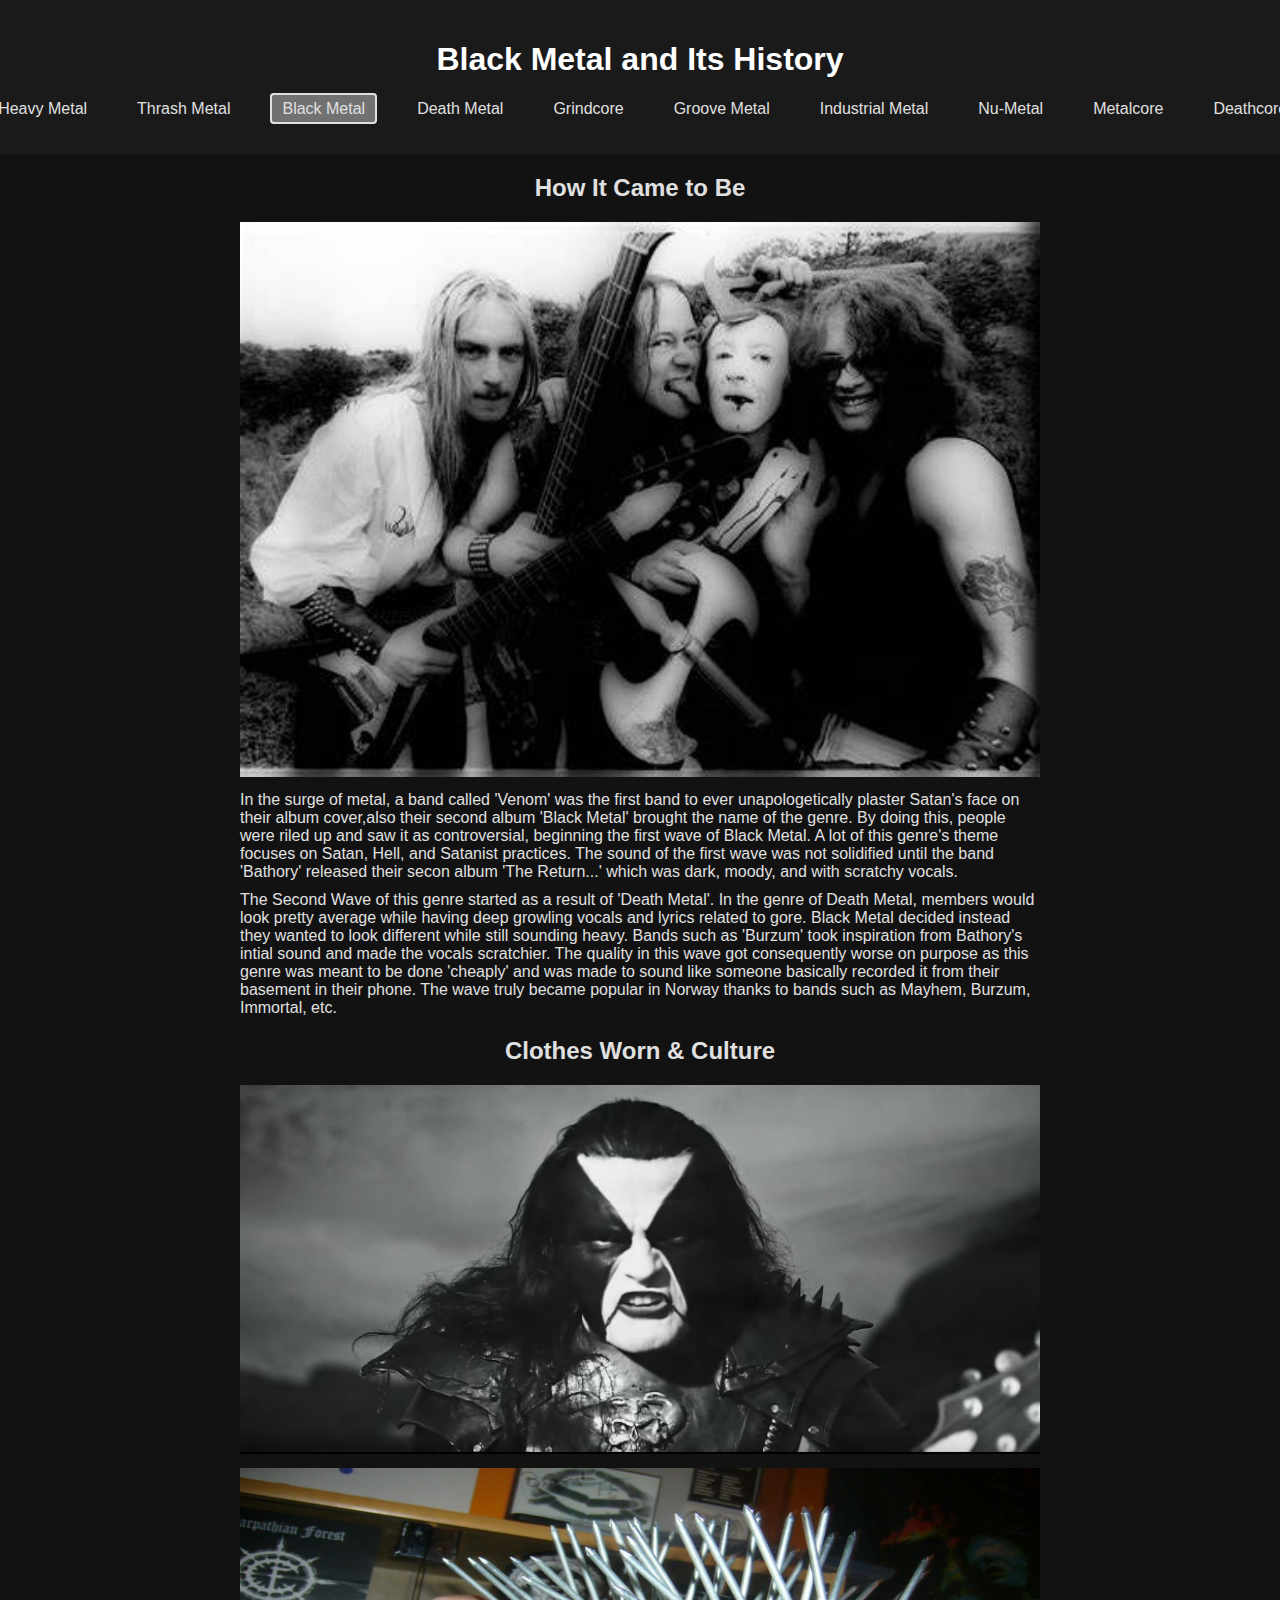
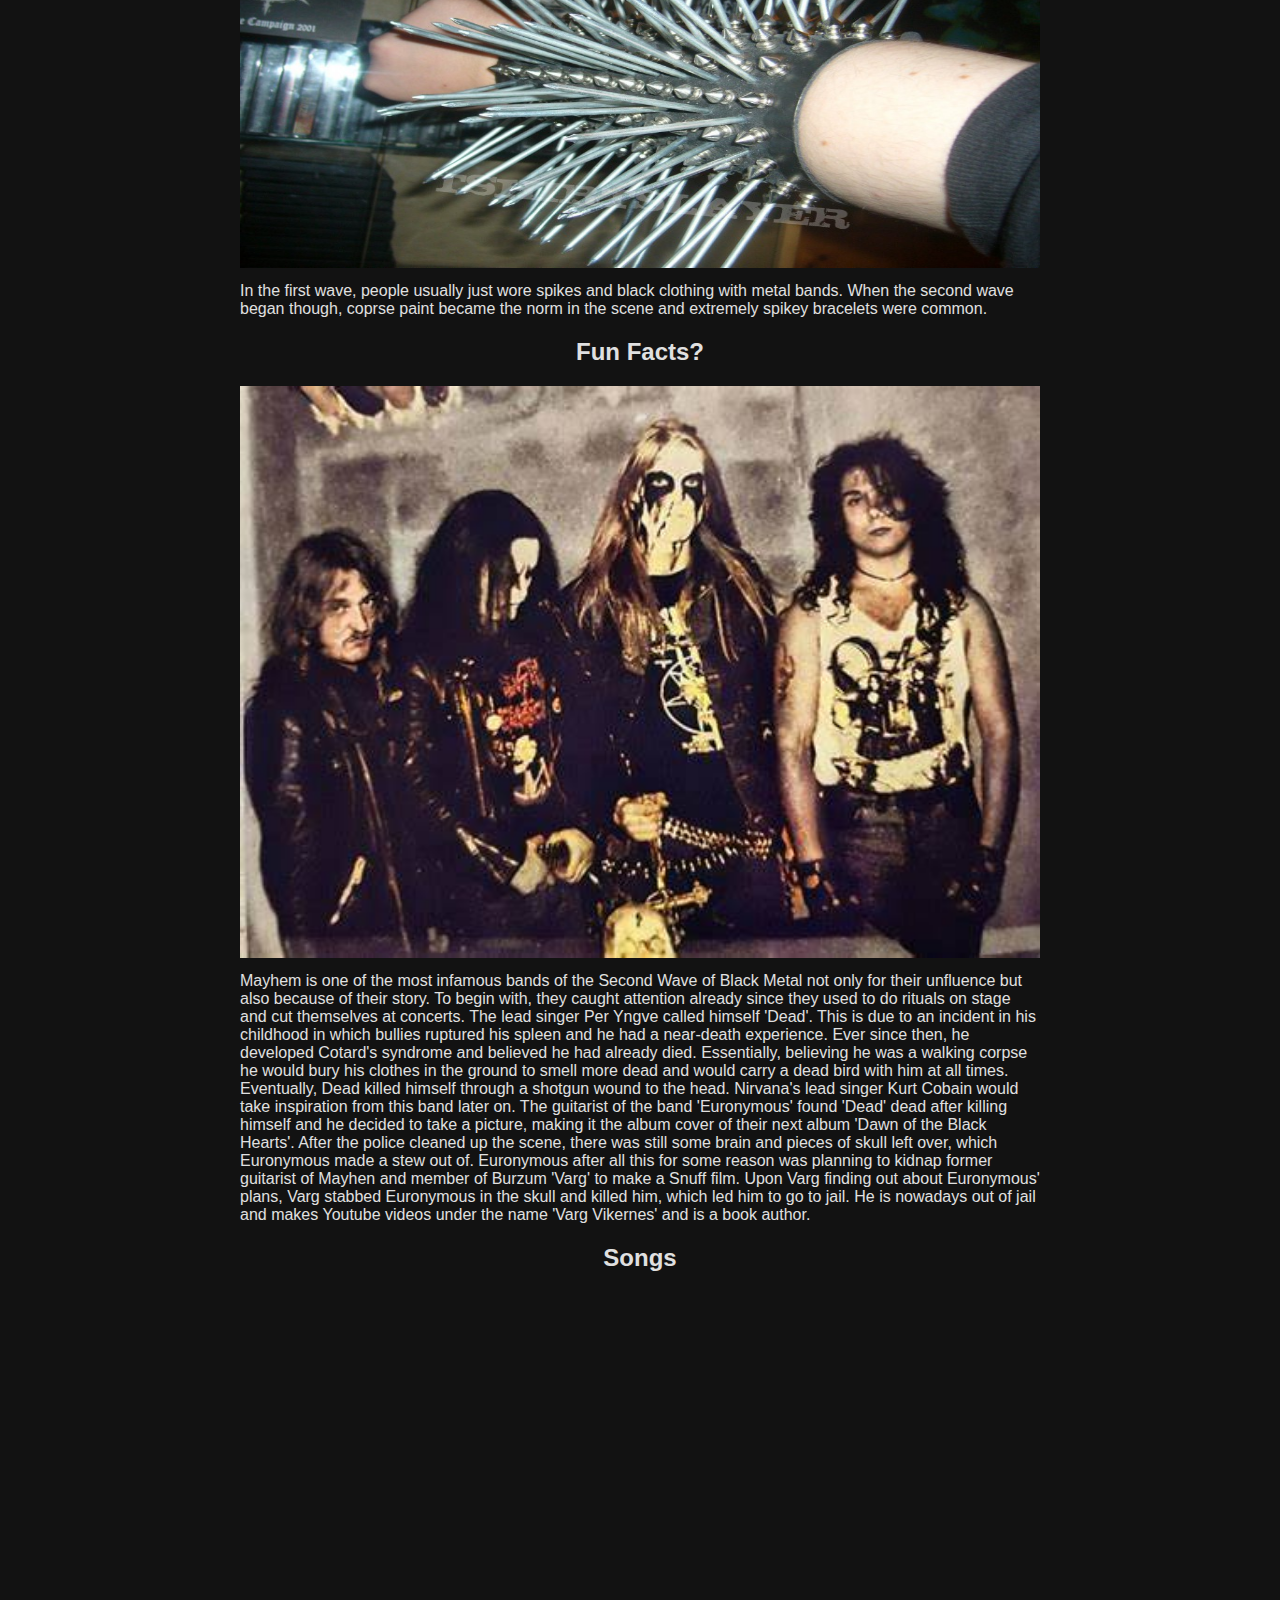
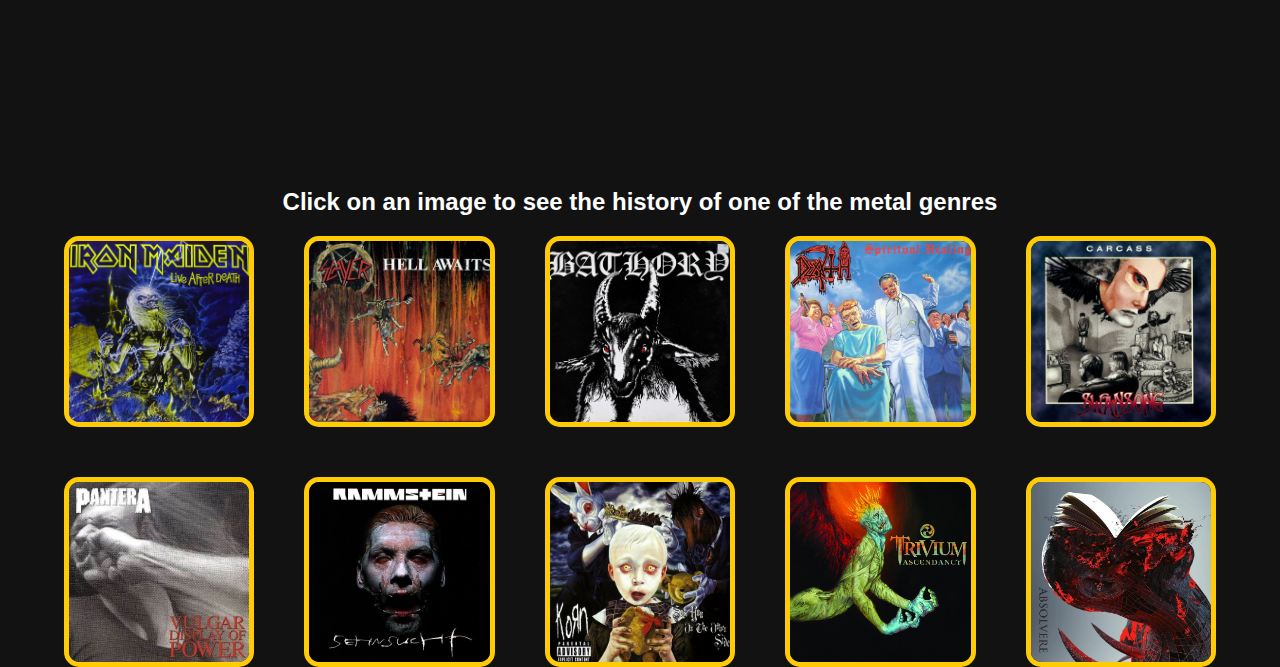
==== black_metal.html @ 81d2cfa8 "Add files via upload" ====
<!DOCTYPE html>
<html lang="en">
<head>
    <meta charset="UTF-8">
    <meta name="viewport" content="width=device-width, initial-scale=1.0">
    <title>Document</title>
    <link rel="stylesheet" href="css/style.css">
    <title>Final Project SI539</title>
</head>
<body>
<header>
    <a  href = "#main" class="skip-link">Skip to Main Content</a>
    <h1>Black Metal and Its History</h1>
    <nav>
        <ul>
            <li><a href = "index.html" >Home</a></li>
            <li><a href = "heavy_metal.html" >Heavy Metal</a></li>
            <li><a href = "thrash_metal.html" >Thrash Metal</a></li>
            <li><a href = "black_metal.html" class="active">Black Metal</a></li>
            <li><a href = "death_metal.html" >Death Metal</a></li>
            <li><a href = "grindcore.html" >Grindcore</a></li>
            <li><a href = "groove_metal.html" >Groove Metal</a></li>
            <li><a href = "industrial_metal.html" >Industrial Metal</a></li>
            <li><a href = "nu_metal.html" >Nu-Metal</a></li>
            <li><a href = "metalcore.html" >Metalcore</a></li>
            <li><a href = "deathcore.html" >Deathcore</a></li>
            <li><a href="extra.html">Extra</a></li>
        </ul>
</header>
<section class="how-it-came-to-be-bm">
    <h2>How It Came to Be</h2>
    <div class="bm_pic">
    <img src="images/venom-band.jpeg" alt="Band 'Venom' pose for a picture.">
</div>
    <p>In the surge of metal, a band called 'Venom' was the first band to ever unapologetically plaster Satan's face on their album cover,also their second album 'Black Metal' brought the name of the genre. By doing this, people were riled up and saw it as controversial, beginning the first wave of Black Metal. A lot of this genre's theme focuses on Satan, Hell, and Satanist practices. The sound of the first wave was not solidified until the band 'Bathory' released their secon album 'The Return...' which was dark, moody, and with scratchy vocals.</p>
    <p>The Second Wave of this genre started as a result of 'Death Metal'. In the genre of Death Metal, members would look pretty average while having deep growling vocals and lyrics related to gore. Black Metal decided instead they wanted to look different while still sounding heavy. Bands such as 'Burzum' took inspiration from Bathory's intial sound and made the vocals scratchier. The quality in this wave got consequently worse on purpose as this genre was meant to be done 'cheaply' and was made to sound like someone basically recorded it from their basement in their phone. The wave truly became popular in Norway thanks to bands such as Mayhem, Burzum, Immortal, etc.</p>
    <p></p>
</section>

<section class="clothes-culture-bm">
    <h2>Clothes Worn & Culture</h2>
    <div class="bm_pic2">
    <img src="images/corpse-paint.png" alt="Member of band 'Abbath' wears corpse paint.">
    </div>
    <div class="bm_pic3">
    <img src="images/spikes-bm.jpg" alt="Spikey bracelet common in black metal bands and fans.">
</div>
    <p>In the first wave, people usually just wore spikes and black clothing with metal bands. When the second wave began though, coprse paint became the norm in the scene and extremely spikey bracelets were common.</p>
</section>

<section class="fun-facts-bm">
    <h2>Fun Facts?</h2>
    <div class="bm_pic">
    <img src="images/mayhem.jpeg" alt="Mayhem band members pose for a picture.">
</div>
    <p>Mayhem is one of the most infamous bands of the Second Wave of Black Metal not only for their unfluence but also because of their story. To begin with, they caught attention already since they used to do rituals on stage and cut themselves at concerts. The lead singer Per Yngve called himself 'Dead'. This is due to an incident in his childhood in which bullies ruptured his spleen and he had a near-death experience. Ever since then, he developed Cotard's syndrome and believed he had already died. Essentially, believing he was a walking corpse he would bury his clothes in the ground to smell more dead and would carry a dead bird with him at all times. Eventually, Dead killed himself through a shotgun wound to the head. Nirvana's lead singer Kurt Cobain would take inspiration from this band later on. The guitarist of the band 'Euronymous' found 'Dead' dead after killing himself and he decided to take a picture, making it the album cover of their next album 'Dawn of the Black Hearts'. After the police cleaned up the scene, there was still some brain and pieces of skull left over, which Euronymous made a stew out of. Euronymous after all this for some reason was planning to kidnap former guitarist of Mayhen and member of Burzum 'Varg' to make a Snuff film. Upon Varg finding out about Euronymous' plans, Varg stabbed Euronymous in the skull and killed him, which led him to go to jail. He is nowadays out of jail and makes Youtube videos under the name 'Varg Vikernes' and is a book author.</p>
</section>
<section>
    <h2>Songs</h2>
    <div class="embeds">
    <iframe style="border-radius:12px" src="https://open.spotify.com/embed/track/4JynkH6Oa9cJ0zUTzYA2UP?utm_source=generator" width="100%" height="152" frameBorder="0" allowfullscreen="" allow="autoplay; clipboard-write; encrypted-media; fullscreen; picture-in-picture" loading="lazy"></iframe>
    <iframe style="border-radius:12px" src="https://open.spotify.com/embed/track/4AP3a7eEOlz5sTJiWnv2C6?utm_source=generator" width="100%" height="152" frameBorder="0" allowfullscreen="" allow="autoplay; clipboard-write; encrypted-media; fullscreen; picture-in-picture" loading="lazy"></iframe>
    <iframe style="border-radius:12px" src="https://open.spotify.com/embed/track/5v3TSHYm8BzbON2u6QBEG7?utm_source=generator" width="100%" height="152" frameBorder="0" allowfullscreen="" allow="autoplay; clipboard-write; encrypted-media; fullscreen; picture-in-picture" loading="lazy"></iframe>
    <iframe style="border-radius:12px" src="https://open.spotify.com/embed/track/0VZAhuEaRQbBUOpYJU9I0Y?utm_source=generator" width="100%" height="152" frameBorder="0" allowfullscreen="" allow="autoplay; clipboard-write; encrypted-media; fullscreen; picture-in-picture" loading="lazy"></iframe>
    <iframe style="border-radius:12px" src="https://open.spotify.com/embed/track/3867OELXCNpXgtLMPRRlNd?utm_source=generator" width="100%" height="152" frameBorder="0" allowfullscreen="" allow="autoplay; clipboard-write; encrypted-media; fullscreen; picture-in-picture" loading="lazy"></iframe>
    <iframe style="border-radius:12px" src="https://open.spotify.com/embed/track/1nLF4GpaJe54kjjBVxIBRS?utm_source=generator" width="100%" height="152" frameBorder="0" allowfullscreen="" allow="autoplay; clipboard-write; encrypted-media; fullscreen; picture-in-picture" loading="lazy"></iframe>
</div>
</section>
    <script> src="myscript.js"</script>
    <main id="main">
        <h2 class="gallery-heading">Click on an image to see the history of one of the metal genres</h2>
        <div class="gallery">
        <!--Taken from GeeksForGeeks Website to turn image into a link-->
        <a href="heavy_metal.html" class="image-link">
            <img src="images/heavy_metal.jpg" alt="album cover of Iron Maiden's 'Live After Death' album.">
        </a>
        <a href="thrash_metal.html" class="image-link">
            <img src="images/thrash_metal.jpeg" alt="album cover of Slayer's 'Hell Awaits' album.">
        </a>
        <a href="black_metal.html" class="image-link">
            <img src="images/black_metal.jpg" alt="album cover of Bathory's 'Bathory' album.">
        </a>
        <a href="death_metal.html" class="image-link">
            <img src="images/death_metal.jpg" alt="album cover of Death's 'Spiritual Healing' album.">
        </a>
        <a href="grindcore.html" class="image-link">
            <img src="images/grindcore.jpg" alt="album cover of Iron Carcass' 'Swansong' album.">
        </a>
        <a href="groove_metal.html" class="image-link">
            <img src="images/groove_metal.jpeg" alt="album cover of Pantera's 'Vulgar Display of Power' album.">
        </a>
        <a href="industrial_metal.html" class="image-link">
            <img src="images/industrial_metal.jpg" alt="album cover of Rammstein's 'Sehnsucht' album.">
        </a>
        <a href="nu_metal.html" class="image-link">
            <img src="images/nu_metal.jpg" alt="album cover of Korn's 'You on The Other Side' album.">
        </a>
        <a href="metalcore.html" class="image-link">
            <img src="images/metalcore.jpg" alt="album cover of Trivium's 'Ascendancy' album.">
        </a>
        <a href="deathcore.html" class="image-link">
            <img src="images/deathcore.jpg" alt="album cover of Signs of the Swarm's 'Absolvere' album.">
        </a>
    </main>
</body>
</html>
---- css/style.css ----
body {
    margin: 0;
    font-family: Arial, sans-serif;
    background-color: #121212; /* Dark background */
    color: #e0e0e0; /* Light text color */
    justify-content: center;
    align-items: center;
    min-height: 100vh;
}

header {
    background-color: #1a1a1a; /* Dark gray header */
    color: #ffffff;
    text-align: center;
    padding: 20px;
}

nav ul {
    list-style: none;
    padding: 0;
    display: flex;
    justify-content: center;
    align-items: stretch;
    white-space: nowrap;
}

nav ul li {
    display: inline;
    margin: 0 15px;
}

nav ul li a {
    color: #e0e0e0; /* Light text color */
    text-decoration: none;
    padding: 5px 10px; 
}

nav ul li a:hover {
    text-decoration: underline; /* Rammstein-style red for hover effect */
}

nav ul li a.active {
    border: 2px solid #e0e0e0; /* Light border to indicate active page */
    padding: 5px 10px;
    border-radius: 4px; /* Slightly rounded corners */
}

img {
    width: 100%;
    height: auto;
}

.scroll-down {
    display: block;
    text-align: center;
    margin-top: 20px;
    font-size: 20px;
    color: #ff0000; /* Red scroll down link */
    text-decoration: none;
}

.scroll-down:hover {
    text-decoration: underline;
}

/* Add a fade effect */
.fade {
    animation: fade 1.5s;
}

@keyframes fade {
    from { opacity: 0.4; }
    to { opacity: 1; }
}

.skip-link {
    position: absolute;
    left: -9999px; /* this along with position hide the skip to main*/
    top: 0; /**/
}

.skip-link:focus {
    left: 10px; /**/
    top: 10px; /* this along with left makes skip to main show up when focused*//**/ 
    background-color: #e0e0e0;
    color: black; /**/
    padding: 10px; /**/
    z-index: 1000; /**/
    border: 2px solid white;/**/ 
}

.gallery {
    display: grid;
    grid-template-columns: repeat(5, 1fr);
    width: 90vw;
    margin: 0 auto;
    gap: 50px;
}

.image-link {
    display: block;
    overflow: hidden;
    border-radius: 8px;
    aspect-ratio: 1 / 1; /* Force each cell to be a square */
    transition: transform 0.3s ease;
    border: 5px solid #ffcb05; /* Yellow border with a width of 5px */
    border-radius: 15px;
}

.image-link img {
    width: 100%;
    height: 100%;
    object-fit: cover; /* Ensure image fills the square without distortion */
    transition: transform 0.3s ease;
}

.image-link:hover img {
    transform: scale(1.1); /* Image enlarges on hover */
}

.gallery-heading {
    text-align: center;
    font-size: 1.5em;
    color: white;
    margin-bottom: 20px;
}

.how-it-came-to-be, .clothes-culture, .fun-facts, h2 {
    text-align: center;
    margin: 20px 0;
}



/*add all p to this section*/
.how-it-came-to-be_hv p, .clothes-culture_hv p, .fun-facts_hv p,.how-it-came-to-be-tm p, 
.clothes-culture-tm p, .fun-facts-tm p, .how-it-came-to-be-bm p, .clothes-culture-bm p, 
.fun-facts-bm p, .how-it-came-to-be-dm , .clothes-culture-dm , .fun-facts-dm ,
.how-it-came-to-be-g , .clothes-culture-g , .fun-facts-g ,
.how-it-came-to-be-gm ,.clothes-culture-gm , .fun-facts-gm p,
.how-it-came-to-be-im , .clothes-culture-im , .fun-facts-im ,
.how-it-came-to-be-nm , .clothes-culture-nm , .fun-facts-nm ,
.how-it-came-to-be-m , .clothes-culture-m , .fun-facts-m ,
.how-it-came-to-be-d , .clothes-culture-d , .fun-facts-d ,
.how-it-came-to-be-e , .clothes-culture-e , .fun-facts-e , .fun-facts_hv p, .hv_imgs2, .hv_imgs3,
.thrash_pic, .vest_two, .bm_pic, .bm_pic2, .bm_pic3, .gm_pic{
    grid-column: 1 / -1; 
    max-width: 800px; 
    margin: 10px auto; 
}

.hv_imgs{
    display: grid;
    grid-template-columns: 1fr 1fr;
    gap:20px;
}

.hv_imgs img {
    width:100%;
    height: 450px;
    object-fit: cover;
}

.hv_imgs2{
    display: grid;
    grid-template-columns: 1fr 1fr;
    gap:20px;
}

.hv_imgs2 img {
    width: 100%;
    height: 600px;
    object-fit: cover;
}


.hv_imgs3, .gm_pic, .im_pic {
    display: grid;
    justify-content: center;
    justify-items: center
}

.hv_imgs3 img, .gm_pic img, .im_pic img{
    width: auto;
    height:500px;
    object-fit: cover;
}

.vest_two{
    display: grid;
    grid-template-columns: 1fr 1fr;
    gap:20px;
}

.vest_two img {
    width: 400px;
    height: 600px;
    object-fit: cover;
}

.bm_pic3 img{
    height:400px;
}

.embeds {
    display: grid;
    grid-template-columns: 1fr 1fr;
    grid-template-rows: auto auto auto;
    gap: 10px;
}

/*this is copy pasted from W3 Schools for slideshows*/
.slideshow-container {
    max-width: 1000px;
    position: relative;
    margin: auto;
  }
  
  /* Hide the images by default */
  .mySlides {
    display: none;
  }
  
  /* Next & previous buttons */
  .prev, .next {
    cursor: pointer;
    position: absolute;
    top: 50%;
    width: auto;
    margin-top: -22px;
    padding: 16px;
    color: white;
    font-weight: bold;
    font-size: 18px;
    transition: 0.6s ease;
    border-radius: 0 3px 3px 0;
    user-select: none;
  }
  
  /* Position the "next button" to the right */
  .next {
    right: 0;
    border-radius: 3px 0 0 3px;
  }
  
  /* On hover, add a black background color with a little bit see-through */
  .prev:hover, .next:hover {
    background-color: rgba(0,0,0,0.8);
  }
  
  /* Caption text */
  .text {
    color: #f2f2f2;
    font-size: 15px;
    padding: 8px 12px;
    position: absolute;
    bottom: 8px;
    width: 100%;
    text-align: center;
  }
  
  /* Number text (1/3 etc) */
  .numbertext {
    color: #f2f2f2;
    font-size: 12px;
    padding: 8px 12px;
    position: absolute;
    top: 0;
  }
  
  /* The dots/bullets/indicators */
  .dot {
    cursor: pointer;
    height: 15px;
    width: 15px;
    margin: 0 2px;
    background-color: #bbb;
    border-radius: 50%;
    display: inline-block;
    transition: background-color 0.6s ease;
  }
  
  .active, .dot:hover {
    background-color: #717171;
  }
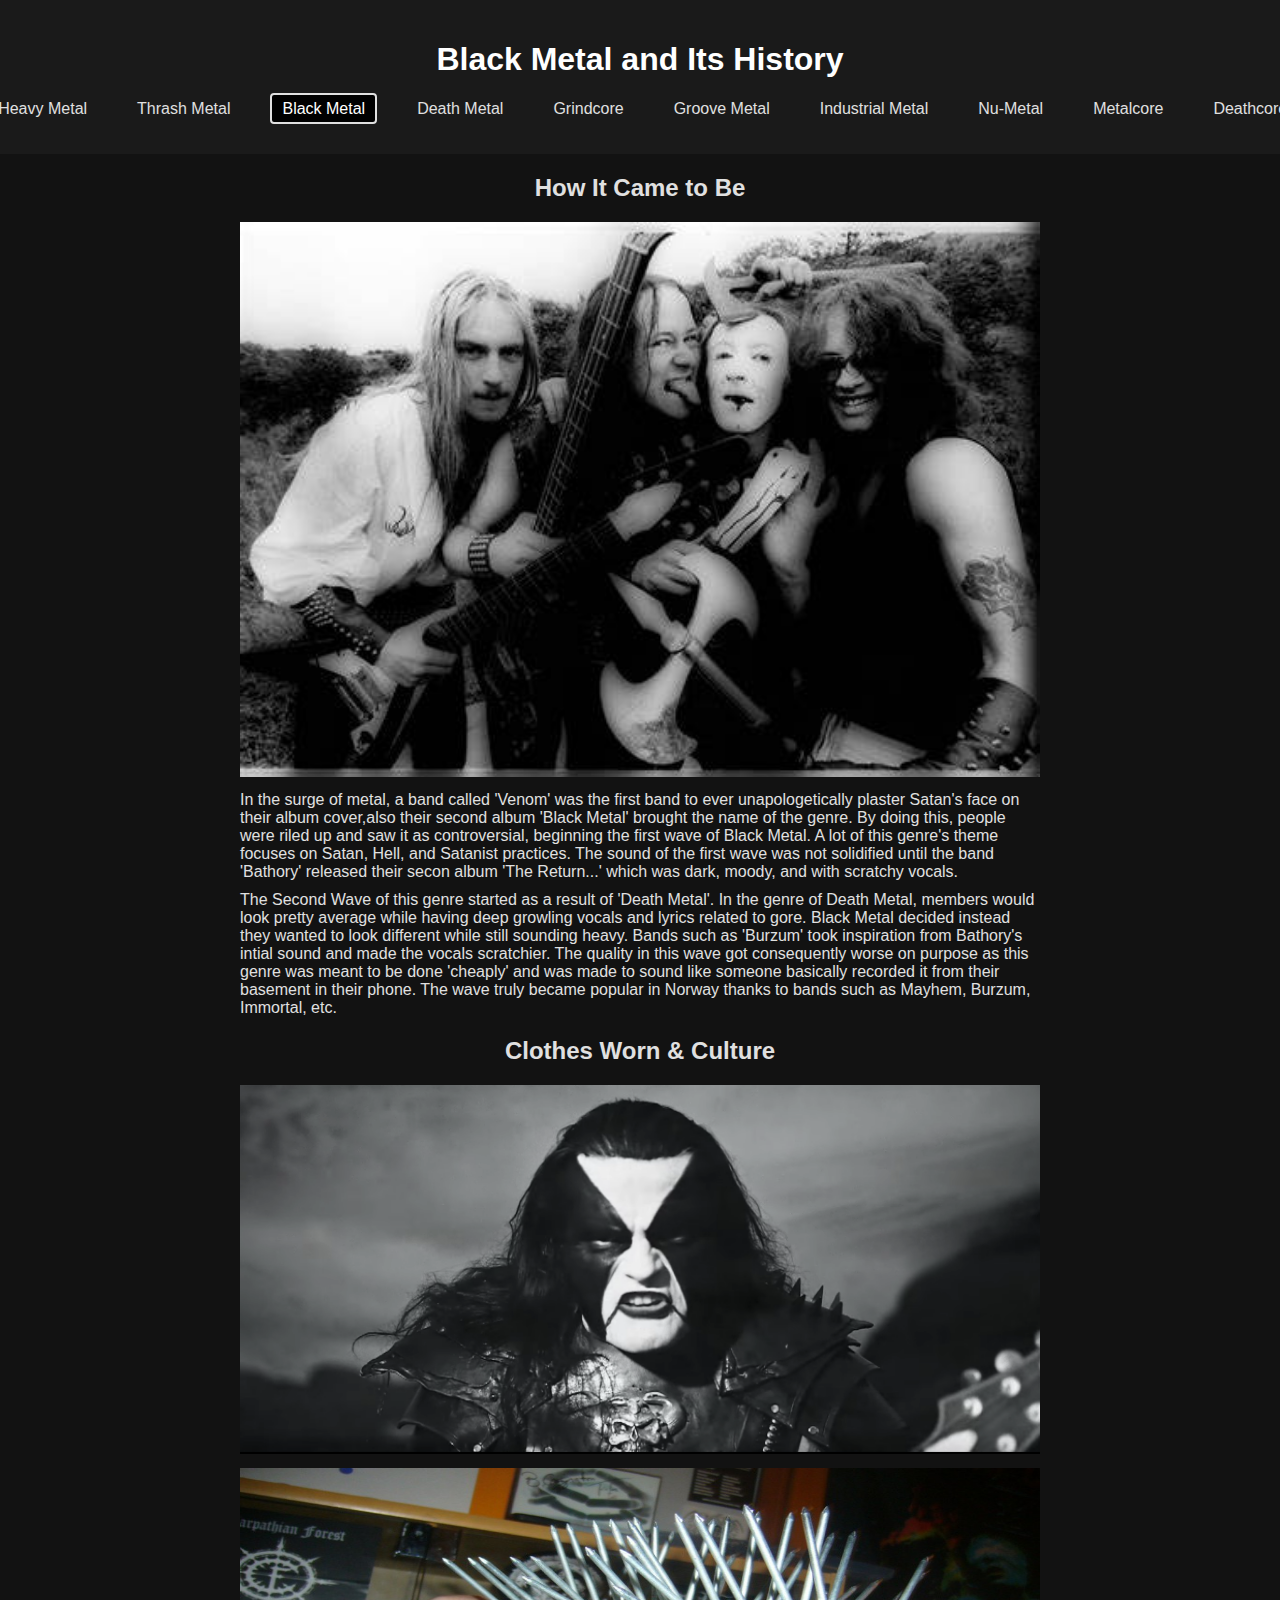
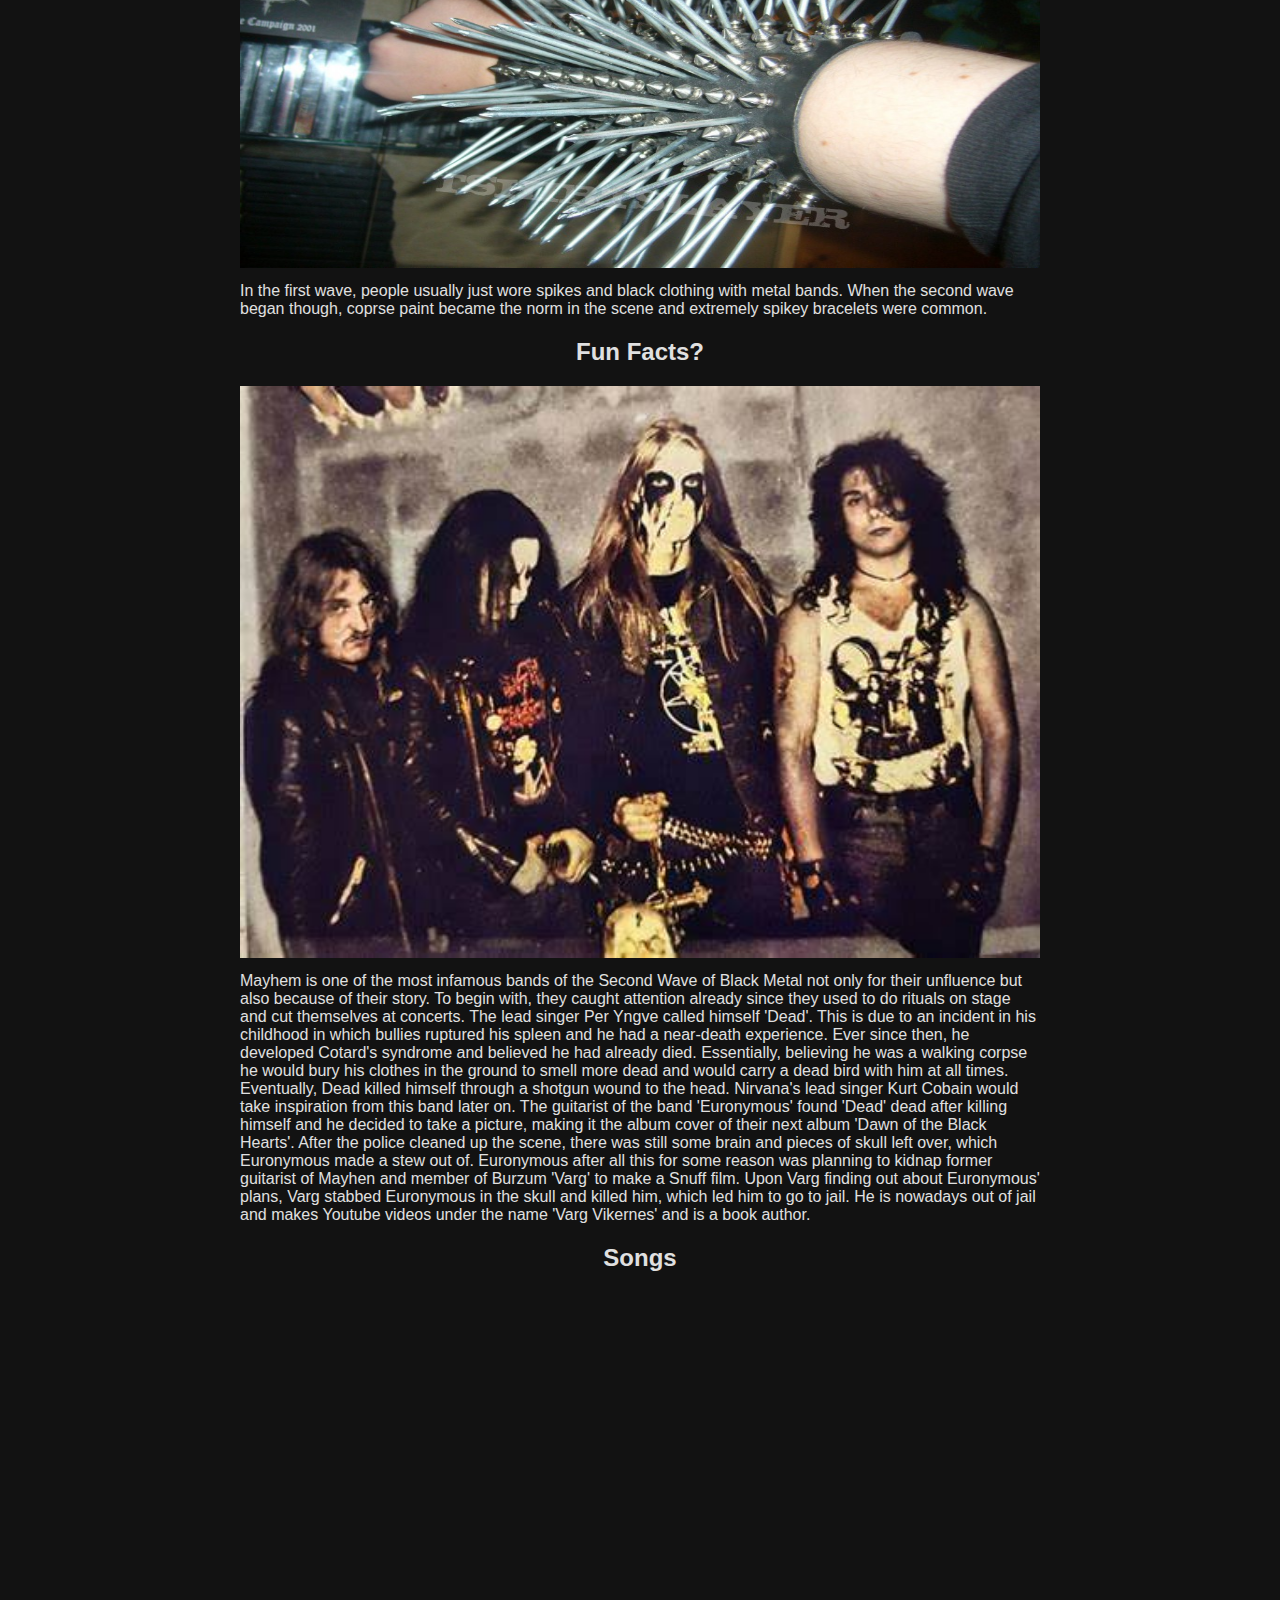
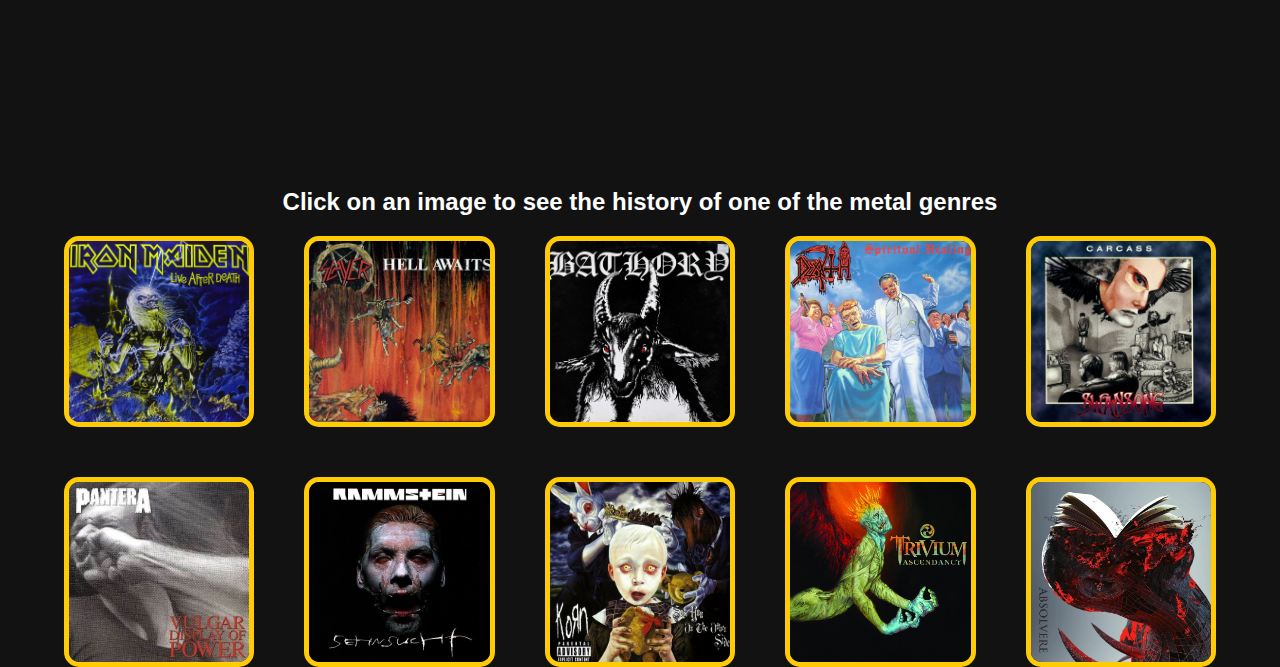
==== commit d74e6208: "Add files via upload" ====
--- a/black_metal.html
+++ b/black_metal.html
@@ -27,6 +27,7 @@
             <li><a href="extra.html">Extra</a></li>
         </ul>
 </header>
+<main id="main">
 <section class="how-it-came-to-be-bm">
     <h2>How It Came to Be</h2>
     <div class="bm_pic">
@@ -67,7 +68,6 @@
 </div>
 </section>
     <script> src="myscript.js"</script>
-    <main id="main">
         <h2 class="gallery-heading">Click on an image to see the history of one of the metal genres</h2>
         <div class="gallery">
         <!--Taken from GeeksForGeeks Website to turn image into a link-->
--- a/css/style.css
+++ b/css/style.css
@@ -42,7 +42,9 @@
 nav ul li a.active {
     border: 2px solid #e0e0e0; /* Light border to indicate active page */
     padding: 5px 10px;
-    border-radius: 4px; /* Slightly rounded corners */
+    border-radius: 4px;
+    color: white;
+    background-color: black; /* Slightly rounded corners */
 }
 
 img {
@@ -77,13 +79,13 @@
     position: absolute;
     left: -9999px; /* this along with position hide the skip to main*/
     top: 0; /**/
+    background-color: white;
 }
 
 .skip-link:focus {
     left: 10px; /**/
     top: 10px; /* this along with left makes skip to main show up when focused*//**/ 
-    background-color: #e0e0e0;
-    color: black; /**/
+    color: yellow;  /**/
     padding: 10px; /**/
     z-index: 1000; /**/
     border: 2px solid white;/**/ 
@@ -284,4 +286,6 @@
     background-color: #717171;
   }
 
-
+  
+
+
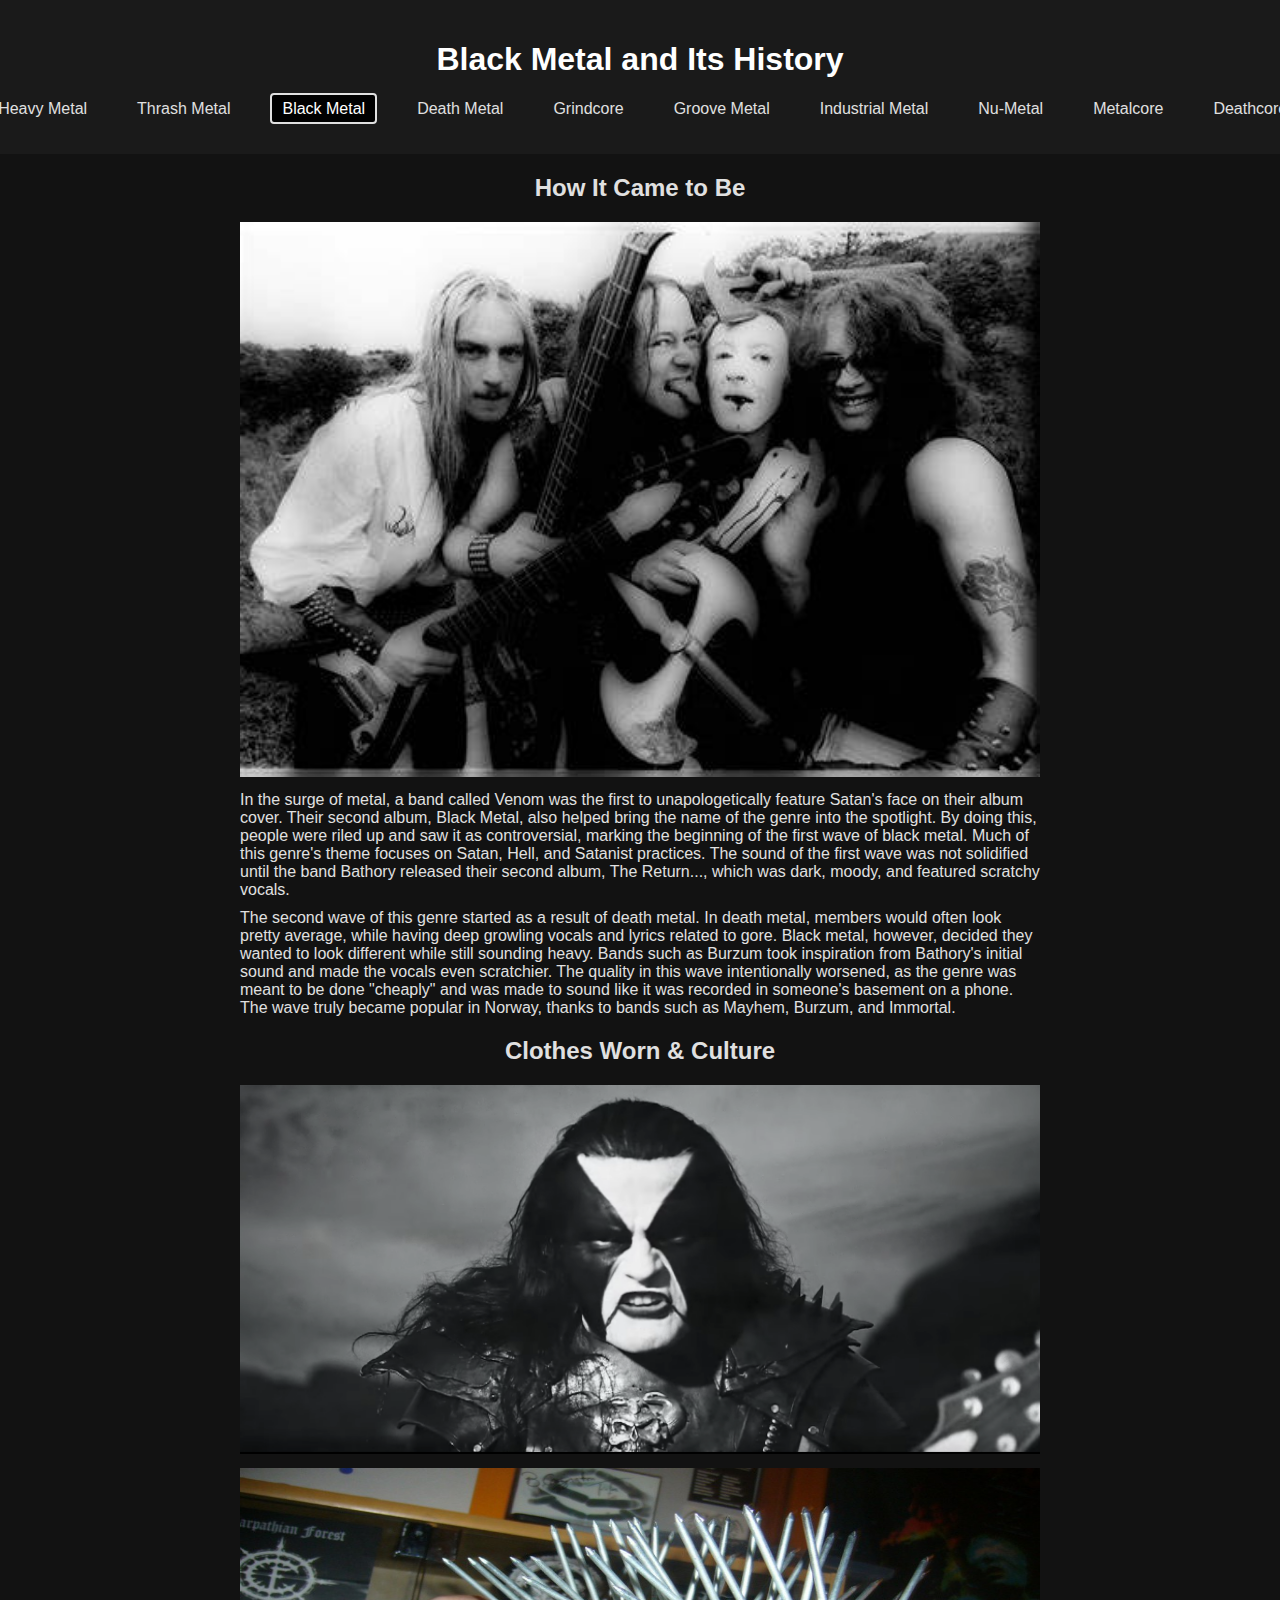
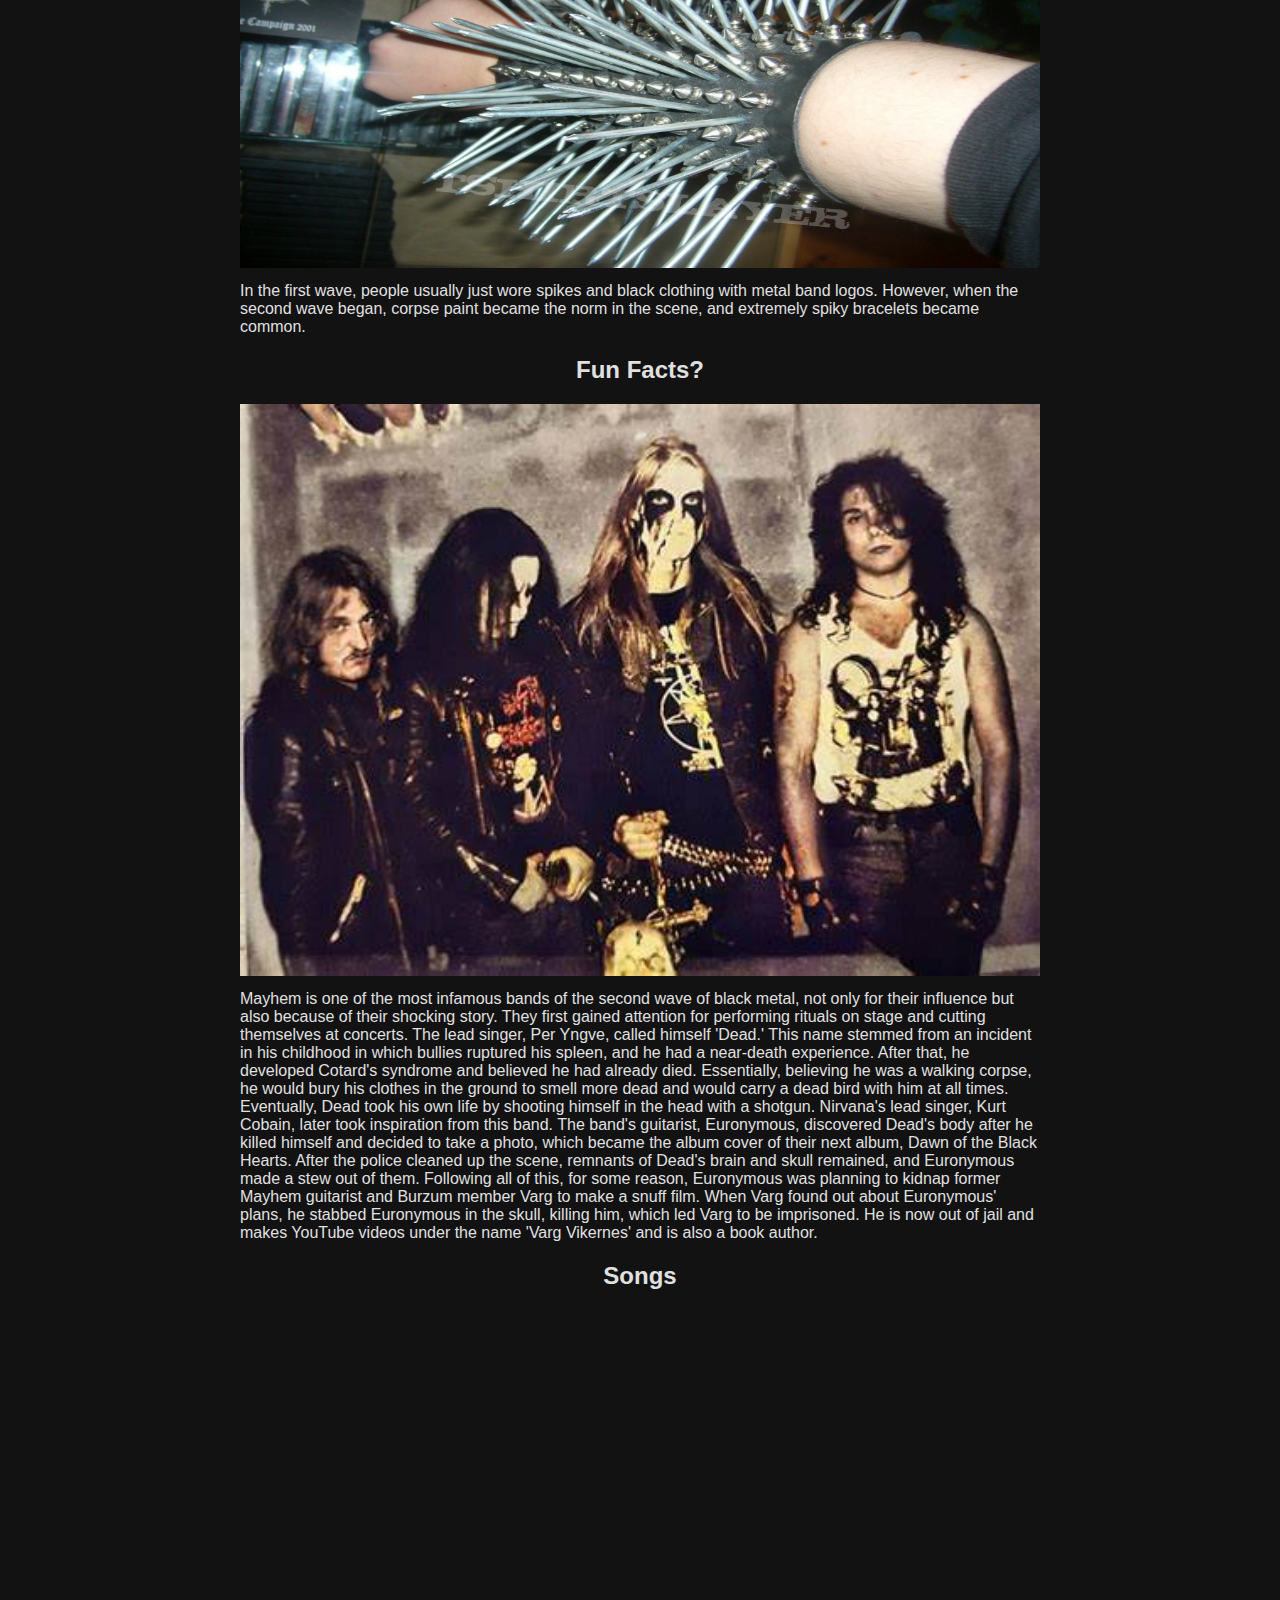
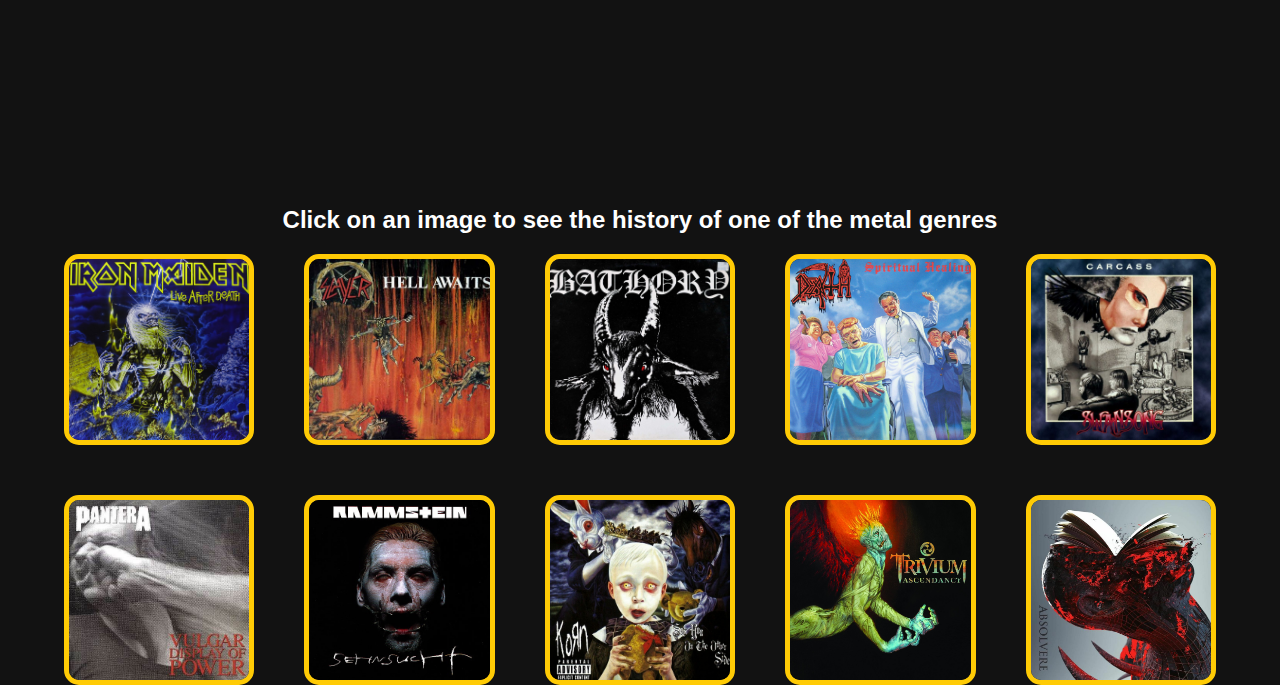
==== commit 25dd0e9e: "Add files via upload" ====
--- a/black_metal.html
+++ b/black_metal.html
@@ -33,8 +33,8 @@
     <div class="bm_pic">
     <img src="images/venom-band.jpeg" alt="Band 'Venom' pose for a picture.">
 </div>
-    <p>In the surge of metal, a band called 'Venom' was the first band to ever unapologetically plaster Satan's face on their album cover,also their second album 'Black Metal' brought the name of the genre. By doing this, people were riled up and saw it as controversial, beginning the first wave of Black Metal. A lot of this genre's theme focuses on Satan, Hell, and Satanist practices. The sound of the first wave was not solidified until the band 'Bathory' released their secon album 'The Return...' which was dark, moody, and with scratchy vocals.</p>
-    <p>The Second Wave of this genre started as a result of 'Death Metal'. In the genre of Death Metal, members would look pretty average while having deep growling vocals and lyrics related to gore. Black Metal decided instead they wanted to look different while still sounding heavy. Bands such as 'Burzum' took inspiration from Bathory's intial sound and made the vocals scratchier. The quality in this wave got consequently worse on purpose as this genre was meant to be done 'cheaply' and was made to sound like someone basically recorded it from their basement in their phone. The wave truly became popular in Norway thanks to bands such as Mayhem, Burzum, Immortal, etc.</p>
+    <p>In the surge of metal, a band called Venom was the first to unapologetically feature Satan's face on their album cover. Their second album, Black Metal, also helped bring the name of the genre into the spotlight. By doing this, people were riled up and saw it as controversial, marking the beginning of the first wave of black metal. Much of this genre's theme focuses on Satan, Hell, and Satanist practices. The sound of the first wave was not solidified until the band Bathory released their second album, The Return..., which was dark, moody, and featured scratchy vocals.</p>
+    <p>The second wave of this genre started as a result of death metal. In death metal, members would often look pretty average, while having deep growling vocals and lyrics related to gore. Black metal, however, decided they wanted to look different while still sounding heavy. Bands such as Burzum took inspiration from Bathory's initial sound and made the vocals even scratchier. The quality in this wave intentionally worsened, as the genre was meant to be done "cheaply" and was made to sound like it was recorded in someone's basement on a phone. The wave truly became popular in Norway, thanks to bands such as Mayhem, Burzum, and Immortal.</p>
     <p></p>
 </section>
 
@@ -46,7 +46,7 @@
     <div class="bm_pic3">
     <img src="images/spikes-bm.jpg" alt="Spikey bracelet common in black metal bands and fans.">
 </div>
-    <p>In the first wave, people usually just wore spikes and black clothing with metal bands. When the second wave began though, coprse paint became the norm in the scene and extremely spikey bracelets were common.</p>
+    <p>In the first wave, people usually just wore spikes and black clothing with metal band logos. However, when the second wave began, corpse paint became the norm in the scene, and extremely spiky bracelets became common.</p>
 </section>
 
 <section class="fun-facts-bm">
@@ -54,17 +54,17 @@
     <div class="bm_pic">
     <img src="images/mayhem.jpeg" alt="Mayhem band members pose for a picture.">
 </div>
-    <p>Mayhem is one of the most infamous bands of the Second Wave of Black Metal not only for their unfluence but also because of their story. To begin with, they caught attention already since they used to do rituals on stage and cut themselves at concerts. The lead singer Per Yngve called himself 'Dead'. This is due to an incident in his childhood in which bullies ruptured his spleen and he had a near-death experience. Ever since then, he developed Cotard's syndrome and believed he had already died. Essentially, believing he was a walking corpse he would bury his clothes in the ground to smell more dead and would carry a dead bird with him at all times. Eventually, Dead killed himself through a shotgun wound to the head. Nirvana's lead singer Kurt Cobain would take inspiration from this band later on. The guitarist of the band 'Euronymous' found 'Dead' dead after killing himself and he decided to take a picture, making it the album cover of their next album 'Dawn of the Black Hearts'. After the police cleaned up the scene, there was still some brain and pieces of skull left over, which Euronymous made a stew out of. Euronymous after all this for some reason was planning to kidnap former guitarist of Mayhen and member of Burzum 'Varg' to make a Snuff film. Upon Varg finding out about Euronymous' plans, Varg stabbed Euronymous in the skull and killed him, which led him to go to jail. He is nowadays out of jail and makes Youtube videos under the name 'Varg Vikernes' and is a book author.</p>
+    <p>Mayhem is one of the most infamous bands of the second wave of black metal, not only for their influence but also because of their shocking story. They first gained attention for performing rituals on stage and cutting themselves at concerts. The lead singer, Per Yngve, called himself 'Dead.' This name stemmed from an incident in his childhood in which bullies ruptured his spleen, and he had a near-death experience. After that, he developed Cotard's syndrome and believed he had already died. Essentially, believing he was a walking corpse, he would bury his clothes in the ground to smell more dead and would carry a dead bird with him at all times. Eventually, Dead took his own life by shooting himself in the head with a shotgun. Nirvana's lead singer, Kurt Cobain, later took inspiration from this band. The band's guitarist, Euronymous, discovered Dead's body after he killed himself and decided to take a photo, which became the album cover of their next album, Dawn of the Black Hearts. After the police cleaned up the scene, remnants of Dead's brain and skull remained, and Euronymous made a stew out of them. Following all of this, for some reason, Euronymous was planning to kidnap former Mayhem guitarist and Burzum member Varg to make a snuff film. When Varg found out about Euronymous' plans, he stabbed Euronymous in the skull, killing him, which led Varg to be imprisoned. He is now out of jail and makes YouTube videos under the name 'Varg Vikernes' and is also a book author.</p>
 </section>
 <section>
     <h2>Songs</h2>
     <div class="embeds">
-    <iframe style="border-radius:12px" src="https://open.spotify.com/embed/track/4JynkH6Oa9cJ0zUTzYA2UP?utm_source=generator" width="100%" height="152" frameBorder="0" allowfullscreen="" allow="autoplay; clipboard-write; encrypted-media; fullscreen; picture-in-picture" loading="lazy"></iframe>
-    <iframe style="border-radius:12px" src="https://open.spotify.com/embed/track/4AP3a7eEOlz5sTJiWnv2C6?utm_source=generator" width="100%" height="152" frameBorder="0" allowfullscreen="" allow="autoplay; clipboard-write; encrypted-media; fullscreen; picture-in-picture" loading="lazy"></iframe>
-    <iframe style="border-radius:12px" src="https://open.spotify.com/embed/track/5v3TSHYm8BzbON2u6QBEG7?utm_source=generator" width="100%" height="152" frameBorder="0" allowfullscreen="" allow="autoplay; clipboard-write; encrypted-media; fullscreen; picture-in-picture" loading="lazy"></iframe>
-    <iframe style="border-radius:12px" src="https://open.spotify.com/embed/track/0VZAhuEaRQbBUOpYJU9I0Y?utm_source=generator" width="100%" height="152" frameBorder="0" allowfullscreen="" allow="autoplay; clipboard-write; encrypted-media; fullscreen; picture-in-picture" loading="lazy"></iframe>
-    <iframe style="border-radius:12px" src="https://open.spotify.com/embed/track/3867OELXCNpXgtLMPRRlNd?utm_source=generator" width="100%" height="152" frameBorder="0" allowfullscreen="" allow="autoplay; clipboard-write; encrypted-media; fullscreen; picture-in-picture" loading="lazy"></iframe>
-    <iframe style="border-radius:12px" src="https://open.spotify.com/embed/track/1nLF4GpaJe54kjjBVxIBRS?utm_source=generator" width="100%" height="152" frameBorder="0" allowfullscreen="" allow="autoplay; clipboard-write; encrypted-media; fullscreen; picture-in-picture" loading="lazy"></iframe>
+    <iframe style="border-radius:12px" src="https://open.spotify.com/embed/track/4JynkH6Oa9cJ0zUTzYA2UP?utm_source=generator" title="Blow Your Trumpets Gabriel" width="100%" height="152" frameBorder="0" allowfullscreen="" allow="autoplay; clipboard-write; encrypted-media; fullscreen; picture-in-picture" loading="lazy"></iframe>
+    <iframe style="border-radius:12px" src="https://open.spotify.com/embed/track/4AP3a7eEOlz5sTJiWnv2C6?utm_source=generator" title="Freezing Moon" width="100%" height="152" frameBorder="0" allowfullscreen="" allow="autoplay; clipboard-write; encrypted-media; fullscreen; picture-in-picture" loading="lazy"></iframe>
+    <iframe style="border-radius:12px" src="https://open.spotify.com/embed/track/5v3TSHYm8BzbON2u6QBEG7?utm_source=generator" title="Dunkelheit" width="100%" height="152" frameBorder="0" allowfullscreen="" allow="autoplay; clipboard-write; encrypted-media; fullscreen; picture-in-picture" loading="lazy"></iframe>
+    <iframe style="border-radius:12px" src="https://open.spotify.com/embed/track/0VZAhuEaRQbBUOpYJU9I0Y?utm_source=generator" title="Radix Malorum" width="100%" height="152" frameBorder="0" allowfullscreen="" allow="autoplay; clipboard-write; encrypted-media; fullscreen; picture-in-picture" loading="lazy"></iframe>
+    <iframe style="border-radius:12px" src="https://open.spotify.com/embed/track/3867OELXCNpXgtLMPRRlNd?utm_source=generator" title="Black Metal" width="100%" height="152" frameBorder="0" allowfullscreen="" allow="autoplay; clipboard-write; encrypted-media; fullscreen; picture-in-picture" loading="lazy"></iframe>
+    <iframe style="border-radius:12px" src="https://open.spotify.com/embed/track/1nLF4GpaJe54kjjBVxIBRS?utm_source=generator" title="A Fine Day to Die" width="100%" height="152" frameBorder="0" allowfullscreen="" allow="autoplay; clipboard-write; encrypted-media; fullscreen; picture-in-picture" loading="lazy"></iframe>
 </div>
 </section>
     <script> src="myscript.js"</script>
--- a/css/style.css
+++ b/css/style.css
@@ -34,9 +34,9 @@
     text-decoration: none;
     padding: 5px 10px; 
 }
-
+                                                                                    /*menu CSS*/
 nav ul li a:hover {
-    text-decoration: underline; /* Rammstein-style red for hover effect */
+    text-decoration: underline; 
 }
 
 nav ul li a.active {
@@ -98,7 +98,7 @@
     margin: 0 auto;
     gap: 50px;
 }
-
+                                                                                    /*Clickable Album Covers*/
 .image-link {
     display: block;
     overflow: hidden;
@@ -134,23 +134,23 @@
 
 
 
-/*add all p to this section*/
+                                                                                                    /*Centering of pages and some images/Gifs*/
 .how-it-came-to-be_hv p, .clothes-culture_hv p, .fun-facts_hv p,.how-it-came-to-be-tm p, 
 .clothes-culture-tm p, .fun-facts-tm p, .how-it-came-to-be-bm p, .clothes-culture-bm p, 
 .fun-facts-bm p, .how-it-came-to-be-dm , .clothes-culture-dm , .fun-facts-dm ,
 .how-it-came-to-be-g , .clothes-culture-g , .fun-facts-g ,
 .how-it-came-to-be-gm ,.clothes-culture-gm , .fun-facts-gm p,
-.how-it-came-to-be-im , .clothes-culture-im , .fun-facts-im ,
 .how-it-came-to-be-nm , .clothes-culture-nm , .fun-facts-nm ,
 .how-it-came-to-be-m , .clothes-culture-m , .fun-facts-m ,
 .how-it-came-to-be-d , .clothes-culture-d , .fun-facts-d ,
 .how-it-came-to-be-e , .clothes-culture-e , .fun-facts-e , .fun-facts_hv p, .hv_imgs2, .hv_imgs3,
-.thrash_pic, .vest_two, .bm_pic, .bm_pic2, .bm_pic3, .gm_pic{
+.thrash_pic, .vest_two, .bm_pic, .bm_pic2, .bm_pic3, .gm_pic, 
+.how-it-came-to-be-im , .clothes-culture-im , .fun-facts-im {
     grid-column: 1 / -1; 
     max-width: 800px; 
     margin: 10px auto; 
 }
-
+                                                                                                        /*Images*/
 .hv_imgs{
     display: grid;
     grid-template-columns: 1fr 1fr;
@@ -285,7 +285,14 @@
   .active, .dot:hover {
     background-color: #717171;
   }
-
-  
-
-
+  
+
+  .numbertext, .text, .prev, .next {
+    background-color: #121212;
+  }
+
+  
+
+  
+
+
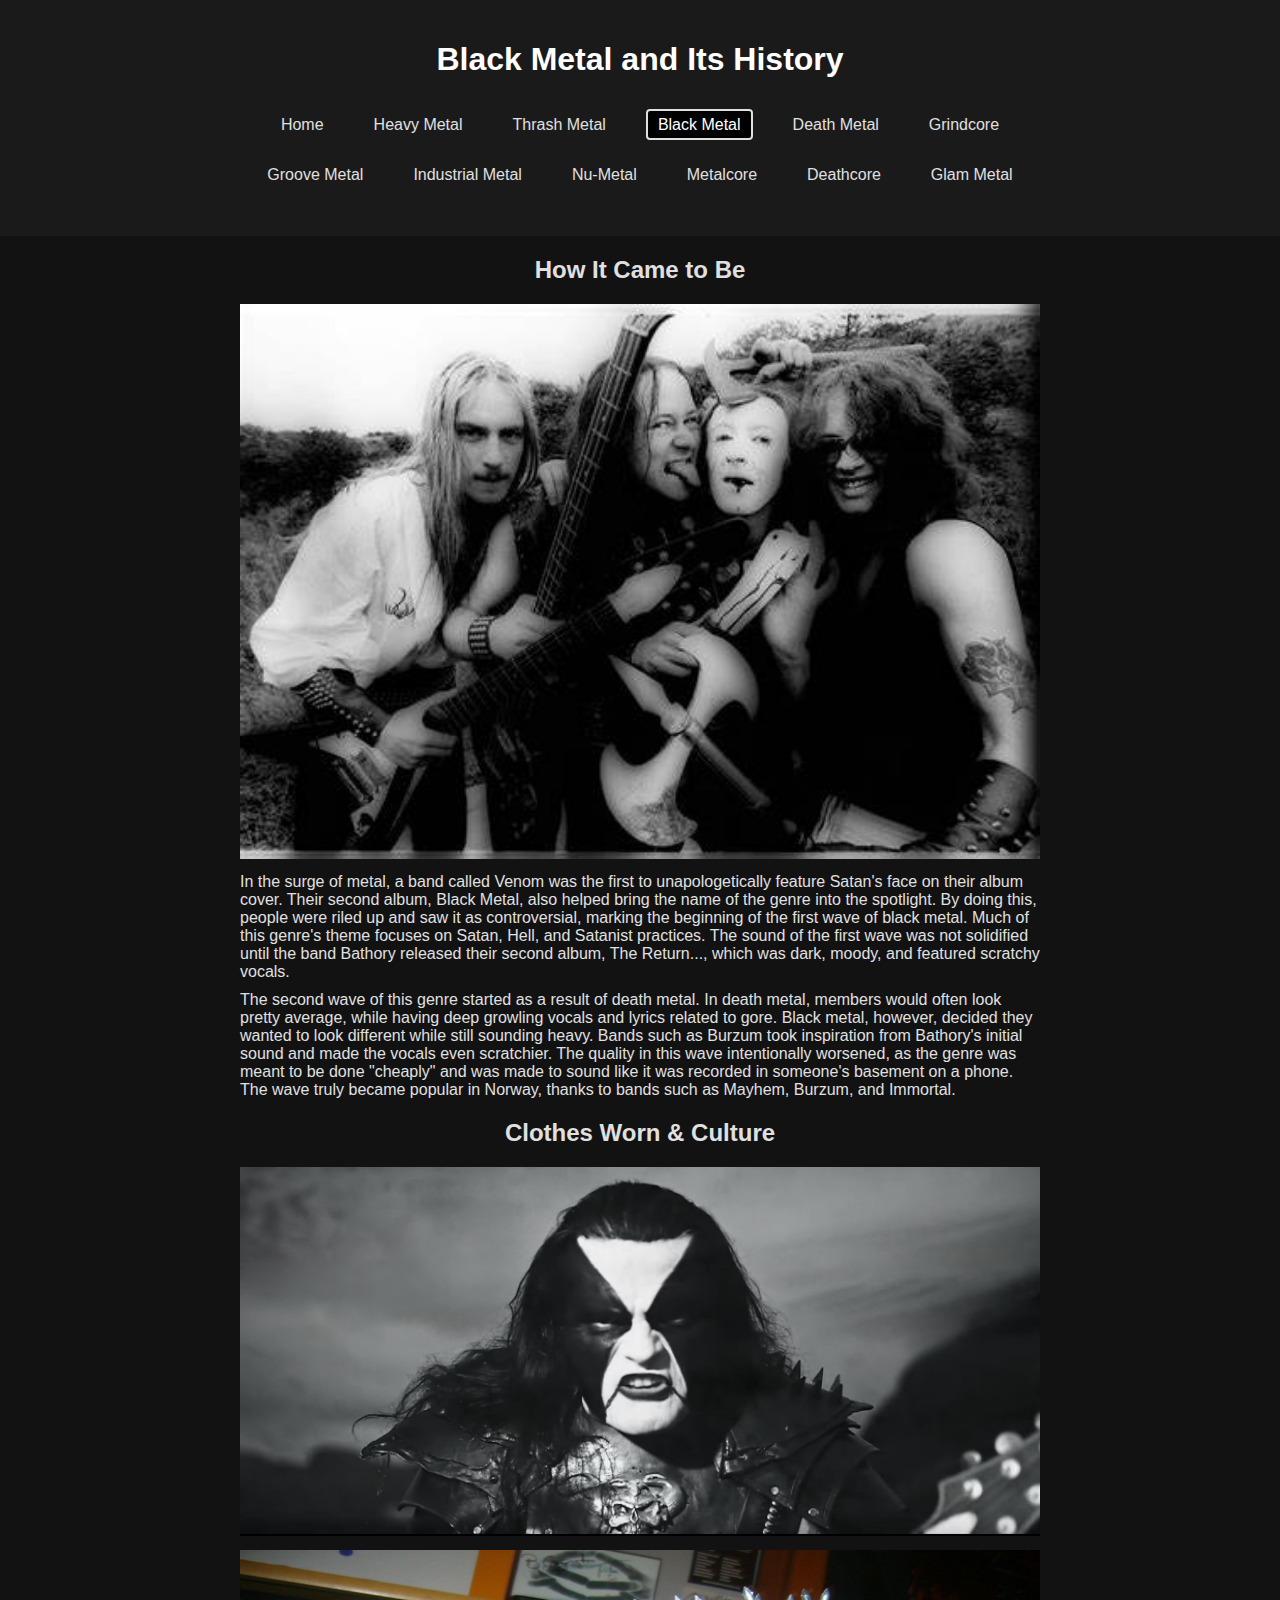
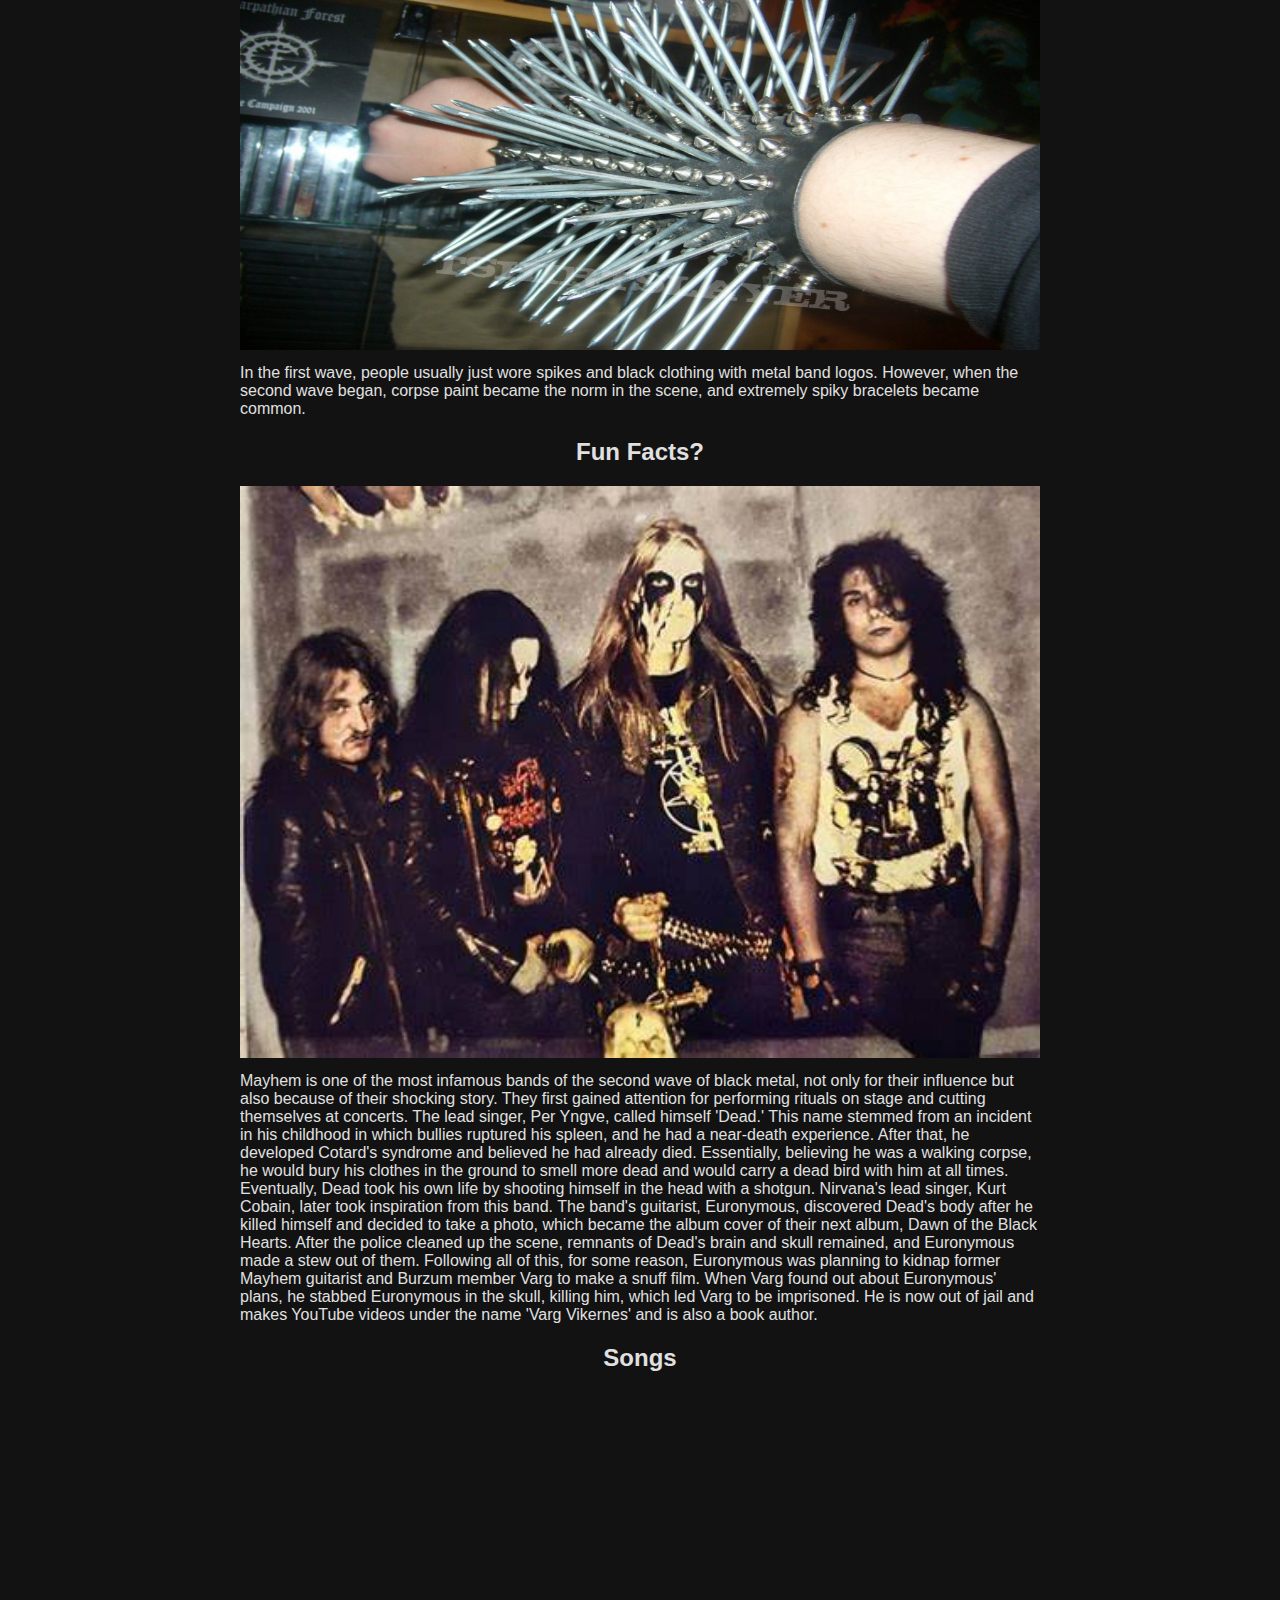
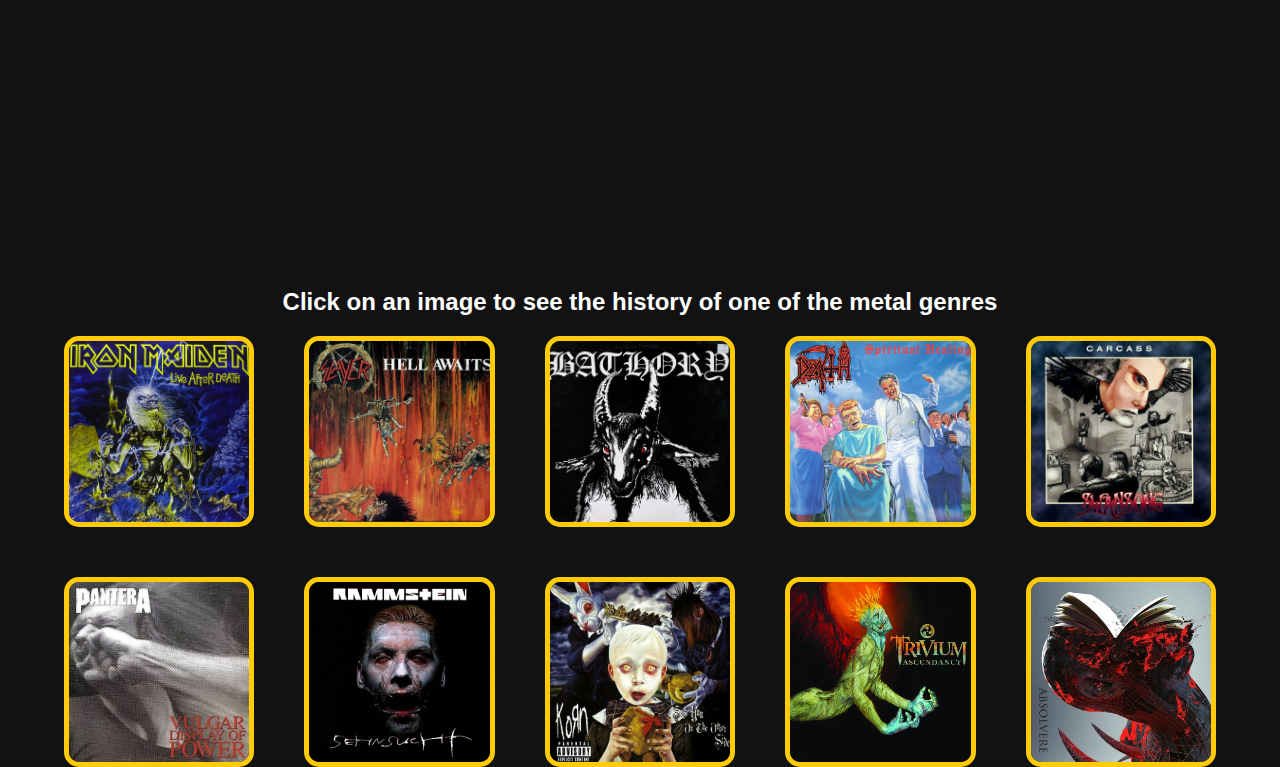
==== commit 88060c04: "Add files via upload" ====
--- a/black_metal.html
+++ b/black_metal.html
@@ -19,12 +19,13 @@
             <li><a href = "black_metal.html" class="active">Black Metal</a></li>
             <li><a href = "death_metal.html" >Death Metal</a></li>
             <li><a href = "grindcore.html" >Grindcore</a></li>
+            <li class="break"></li> <!--Break inserted to make 2 lines in menu-->
             <li><a href = "groove_metal.html" >Groove Metal</a></li>
             <li><a href = "industrial_metal.html" >Industrial Metal</a></li>
             <li><a href = "nu_metal.html" >Nu-Metal</a></li>
             <li><a href = "metalcore.html" >Metalcore</a></li>
             <li><a href = "deathcore.html" >Deathcore</a></li>
-            <li><a href="extra.html">Extra</a></li>
+            <li><a href="extra.html">Glam Metal</a></li>
         </ul>
 </header>
 <main id="main">
--- a/css/style.css
+++ b/css/style.css
@@ -21,7 +21,9 @@
     display: flex;
     justify-content: center;
     align-items: stretch;
-    white-space: nowrap;
+    flex-wrap: wrap;
+    flex-direction: row;
+    line-height: 50px;
 }
 
 nav ul li {
@@ -176,13 +178,13 @@
 }
 
 
-.hv_imgs3, .gm_pic, .im_pic {
+.hv_imgs3, .gm_pic, .im_pic, .nu_pic{
     display: grid;
     justify-content: center;
     justify-items: center
 }
 
-.hv_imgs3 img, .gm_pic img, .im_pic img{
+.hv_imgs3 img, .gm_pic img, .im_pic img, .nu_pic img{
     width: auto;
     height:500px;
     object-fit: cover;
@@ -291,8 +293,13 @@
     background-color: #121212;
   }
 
-  
-
-  
-
-
+  .break {
+    flex-basis:  100%;
+    height: 0;
+  }
+
+  
+
+  
+
+
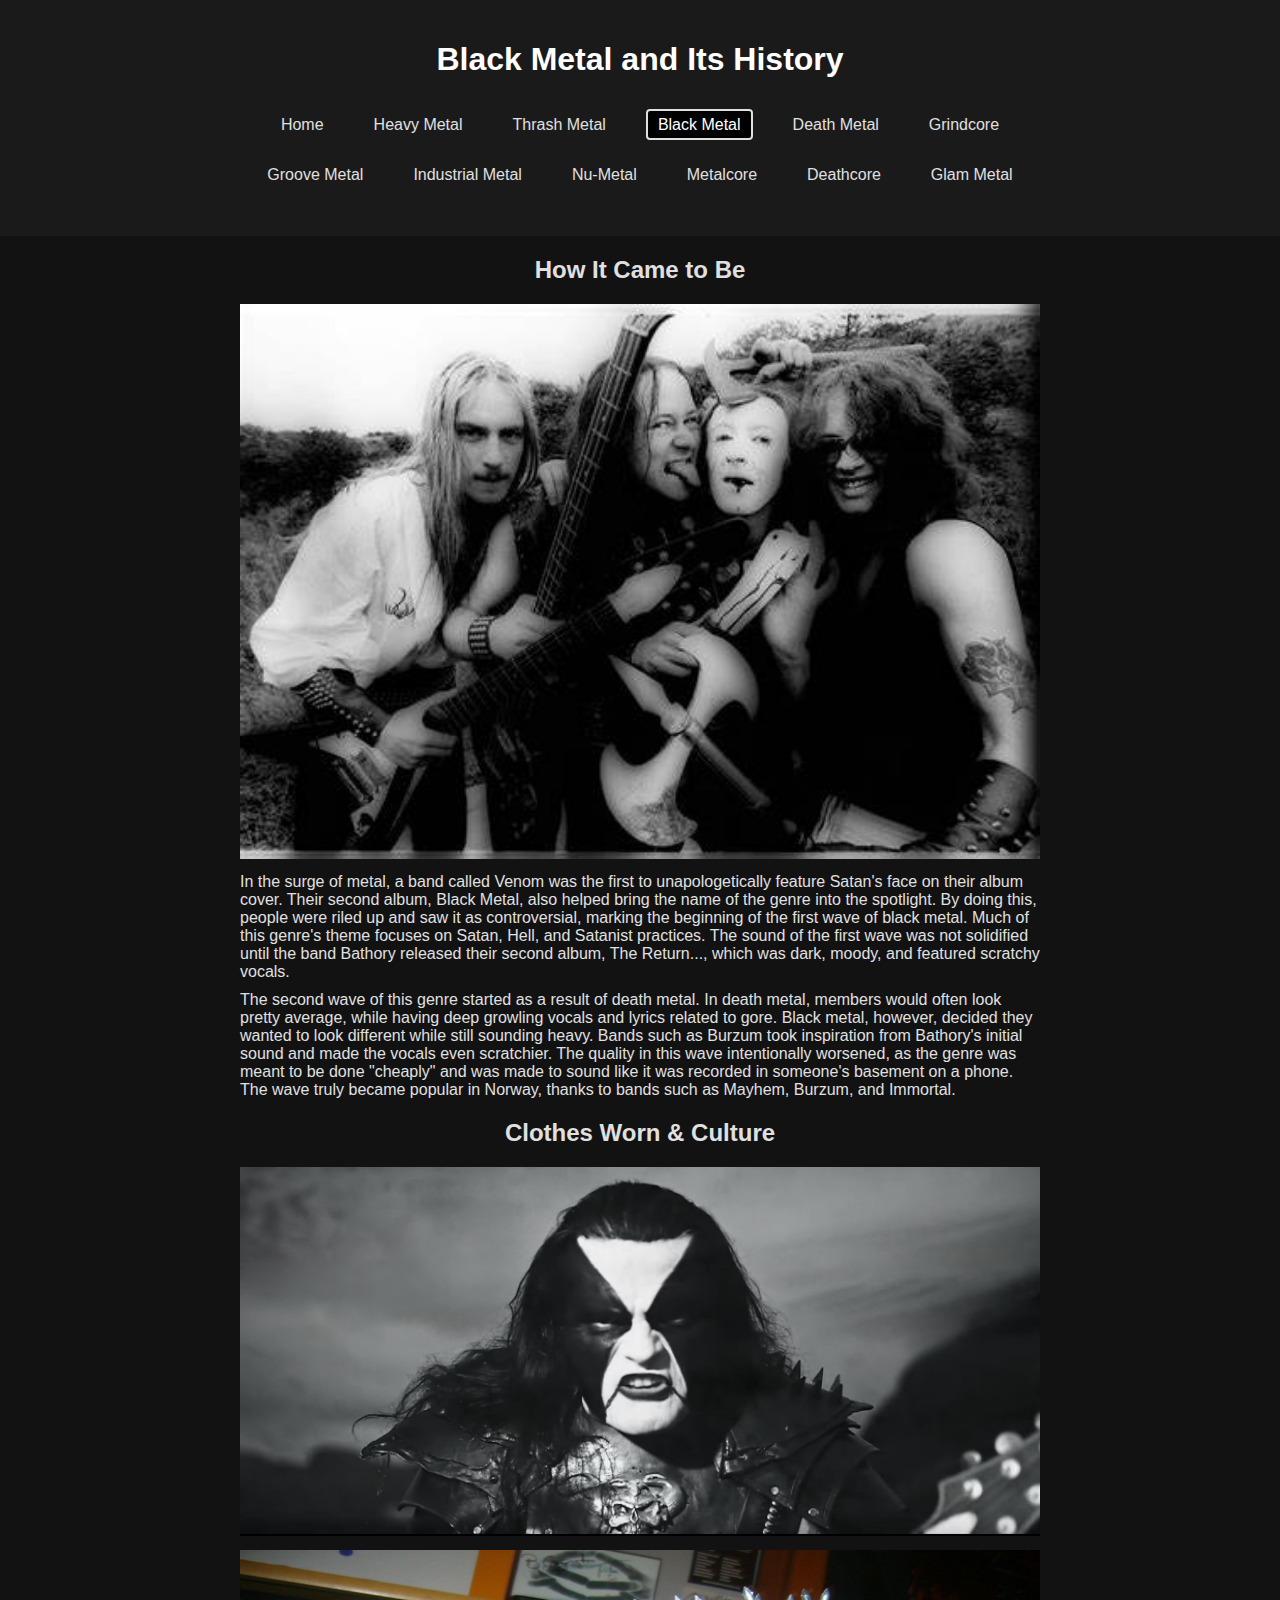
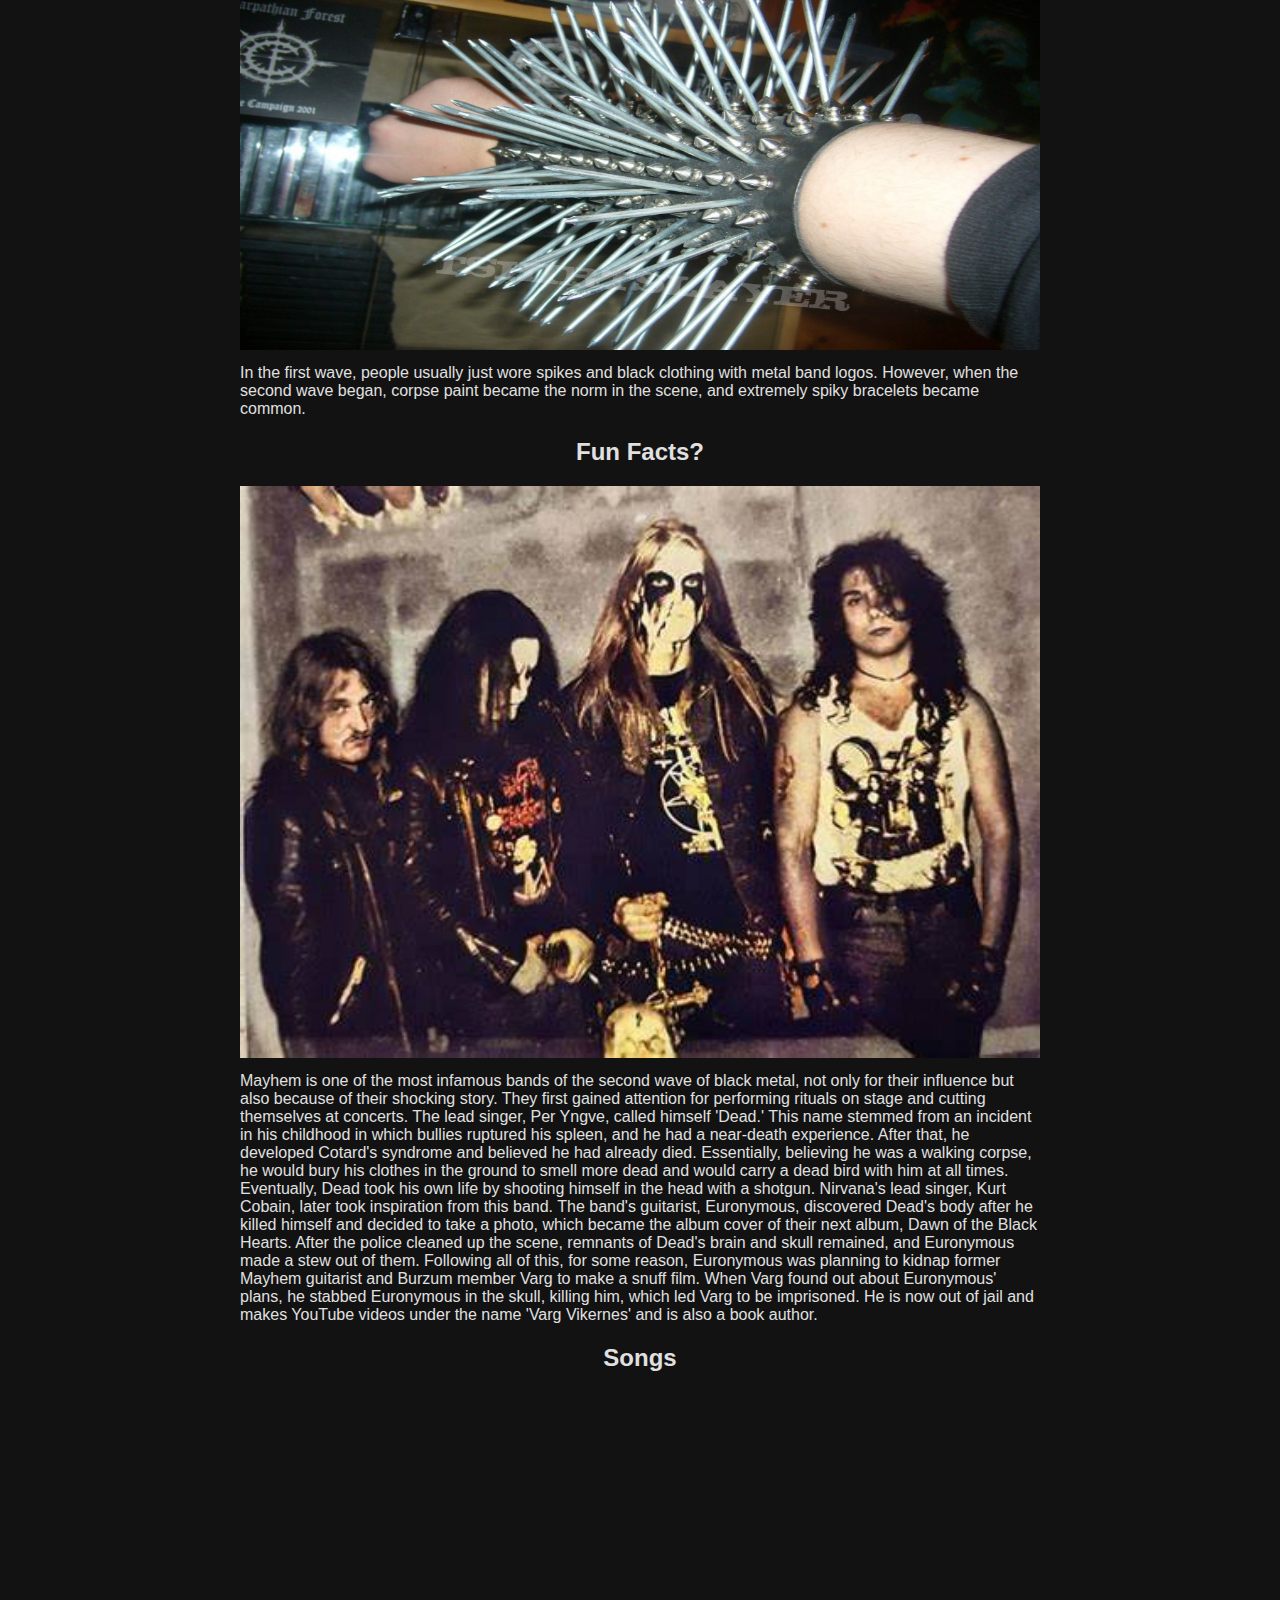
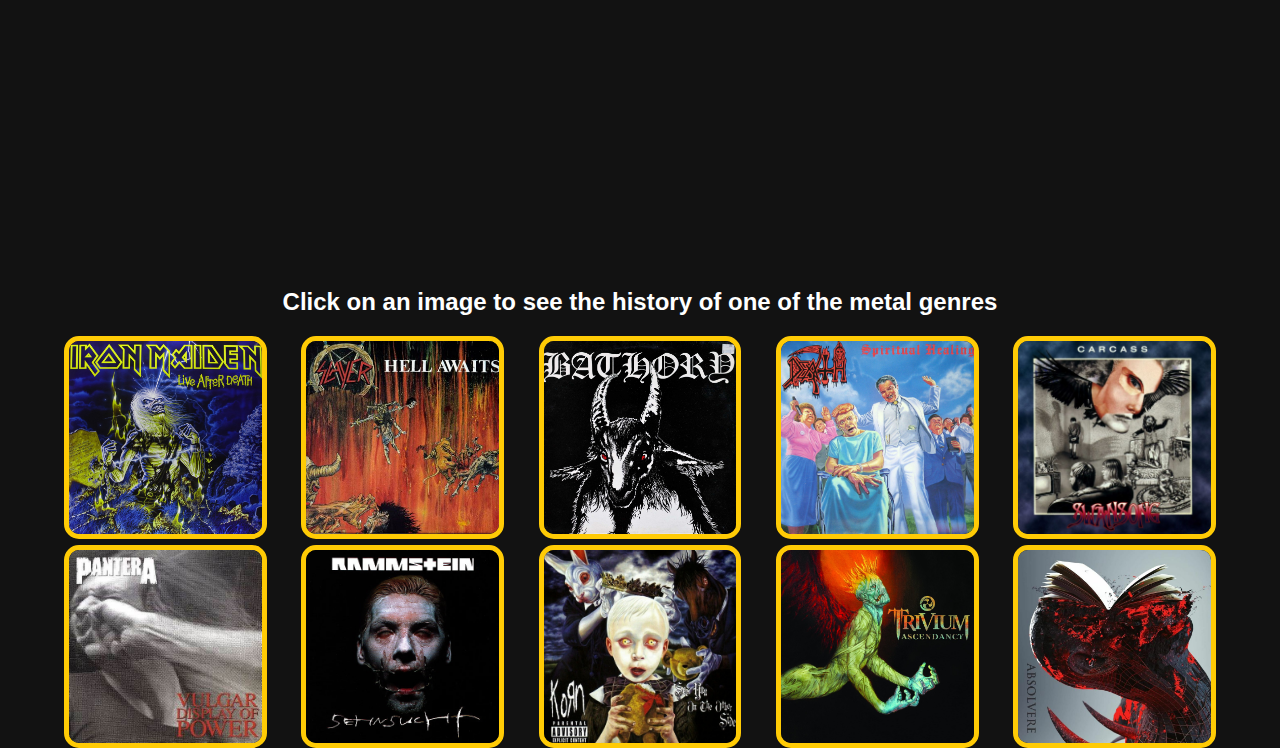
==== commit 33271397: "Add files via upload" ====
--- a/black_metal.html
+++ b/black_metal.html
@@ -11,6 +11,7 @@
 <header>
     <a  href = "#main" class="skip-link">Skip to Main Content</a>
     <h1>Black Metal and Its History</h1>
+    <!--menu items-->
     <nav>
         <ul>
             <li><a href = "index.html" >Home</a></li>
@@ -30,6 +31,7 @@
 </header>
 <main id="main">
 <section class="how-it-came-to-be-bm">
+     <!--paragraphs and pictures in main body-->
     <h2>How It Came to Be</h2>
     <div class="bm_pic">
     <img src="images/venom-band.jpeg" alt="Band 'Venom' pose for a picture.">
@@ -59,6 +61,7 @@
 </section>
 <section>
     <h2>Songs</h2>
+     <!--songs for the genre, embedded Spotify-->
     <div class="embeds">
     <iframe style="border-radius:12px" src="https://open.spotify.com/embed/track/4JynkH6Oa9cJ0zUTzYA2UP?utm_source=generator" title="Blow Your Trumpets Gabriel" width="100%" height="152" frameBorder="0" allowfullscreen="" allow="autoplay; clipboard-write; encrypted-media; fullscreen; picture-in-picture" loading="lazy"></iframe>
     <iframe style="border-radius:12px" src="https://open.spotify.com/embed/track/4AP3a7eEOlz5sTJiWnv2C6?utm_source=generator" title="Freezing Moon" width="100%" height="152" frameBorder="0" allowfullscreen="" allow="autoplay; clipboard-write; encrypted-media; fullscreen; picture-in-picture" loading="lazy"></iframe>
@@ -71,6 +74,7 @@
     <script> src="myscript.js"</script>
         <h2 class="gallery-heading">Click on an image to see the history of one of the metal genres</h2>
         <div class="gallery">
+         <!--clickable album covers-->
         <!--Taken from GeeksForGeeks Website to turn image into a link-->
         <a href="heavy_metal.html" class="image-link">
             <img src="images/heavy_metal.jpg" alt="album cover of Iron Maiden's 'Live After Death' album.">
--- a/css/style.css
+++ b/css/style.css
@@ -54,19 +54,6 @@
     height: auto;
 }
 
-.scroll-down {
-    display: block;
-    text-align: center;
-    margin-top: 20px;
-    font-size: 20px;
-    color: #ff0000; /* Red scroll down link */
-    text-decoration: none;
-}
-
-.scroll-down:hover {
-    text-decoration: underline;
-}
-
 /* Add a fade effect */
 .fade {
     animation: fade 1.5s;
@@ -87,7 +74,7 @@
 .skip-link:focus {
     left: 10px; /**/
     top: 10px; /* this along with left makes skip to main show up when focused*//**/ 
-    color: yellow;  /**/
+    color: black;  /**/
     padding: 10px; /**/
     z-index: 1000; /**/
     border: 2px solid white;/**/ 
@@ -95,10 +82,10 @@
 
 .gallery {
     display: grid;
-    grid-template-columns: repeat(5, 1fr);
+    grid-template-columns: repeat(2, 1fr);
     width: 90vw;
     margin: 0 auto;
-    gap: 50px;
+    gap: 3%;
 }
                                                                                     /*Clickable Album Covers*/
 .image-link {
@@ -155,26 +142,26 @@
                                                                                                         /*Images*/
 .hv_imgs{
     display: grid;
-    grid-template-columns: 1fr 1fr;
+    grid-template-columns: 1fr;
     gap:20px;
 }
 
 .hv_imgs img {
-    width:100%;
-    height: 450px;
+    width: 90%;
     object-fit: cover;
+    margin:auto;
 }
 
 .hv_imgs2{
     display: grid;
-    grid-template-columns: 1fr 1fr;
+    grid-template-columns: 1fr;
     gap:20px;
 }
 
 .hv_imgs2 img {
-    width: 100%;
-    height: 600px;
+    width: 90%;
     object-fit: cover;
+    margin:auto;
 }
 
 
@@ -192,14 +179,14 @@
 
 .vest_two{
     display: grid;
-    grid-template-columns: 1fr 1fr;
+    grid-template-columns: 1fr;
     gap:20px;
 }
 
 .vest_two img {
-    width: 400px;
-    height: 600px;
+    width: 90%;
     object-fit: cover;
+    margin: auto;
 }
 
 .bm_pic3 img{
@@ -292,14 +279,34 @@
   .numbertext, .text, .prev, .next {
     background-color: #121212;
   }
-
+/*Break for menu to be in two rows instead of one*/
   .break {
     flex-basis:  100%;
     height: 0;
   }
 
-  
-
-  
-
-
+  @media (min-width: 850px) {
+    .hv_imgs, .vest_two, .hv_imgs2 {
+    display: grid;
+    grid-template-columns: 1fr 1fr;
+    gap: 20px;
+    }
+    .hv_imgs img {
+        width:100%;
+        height: 450px;
+        object-fit: cover;
+    }
+    .gallery {
+        display: grid;
+        grid-template-columns: repeat(5, 1fr);
+        width: 90vw;
+        margin: 0 auto;
+        gap: 3%;
+    }
+  }
+
+  
+
+  
+
+
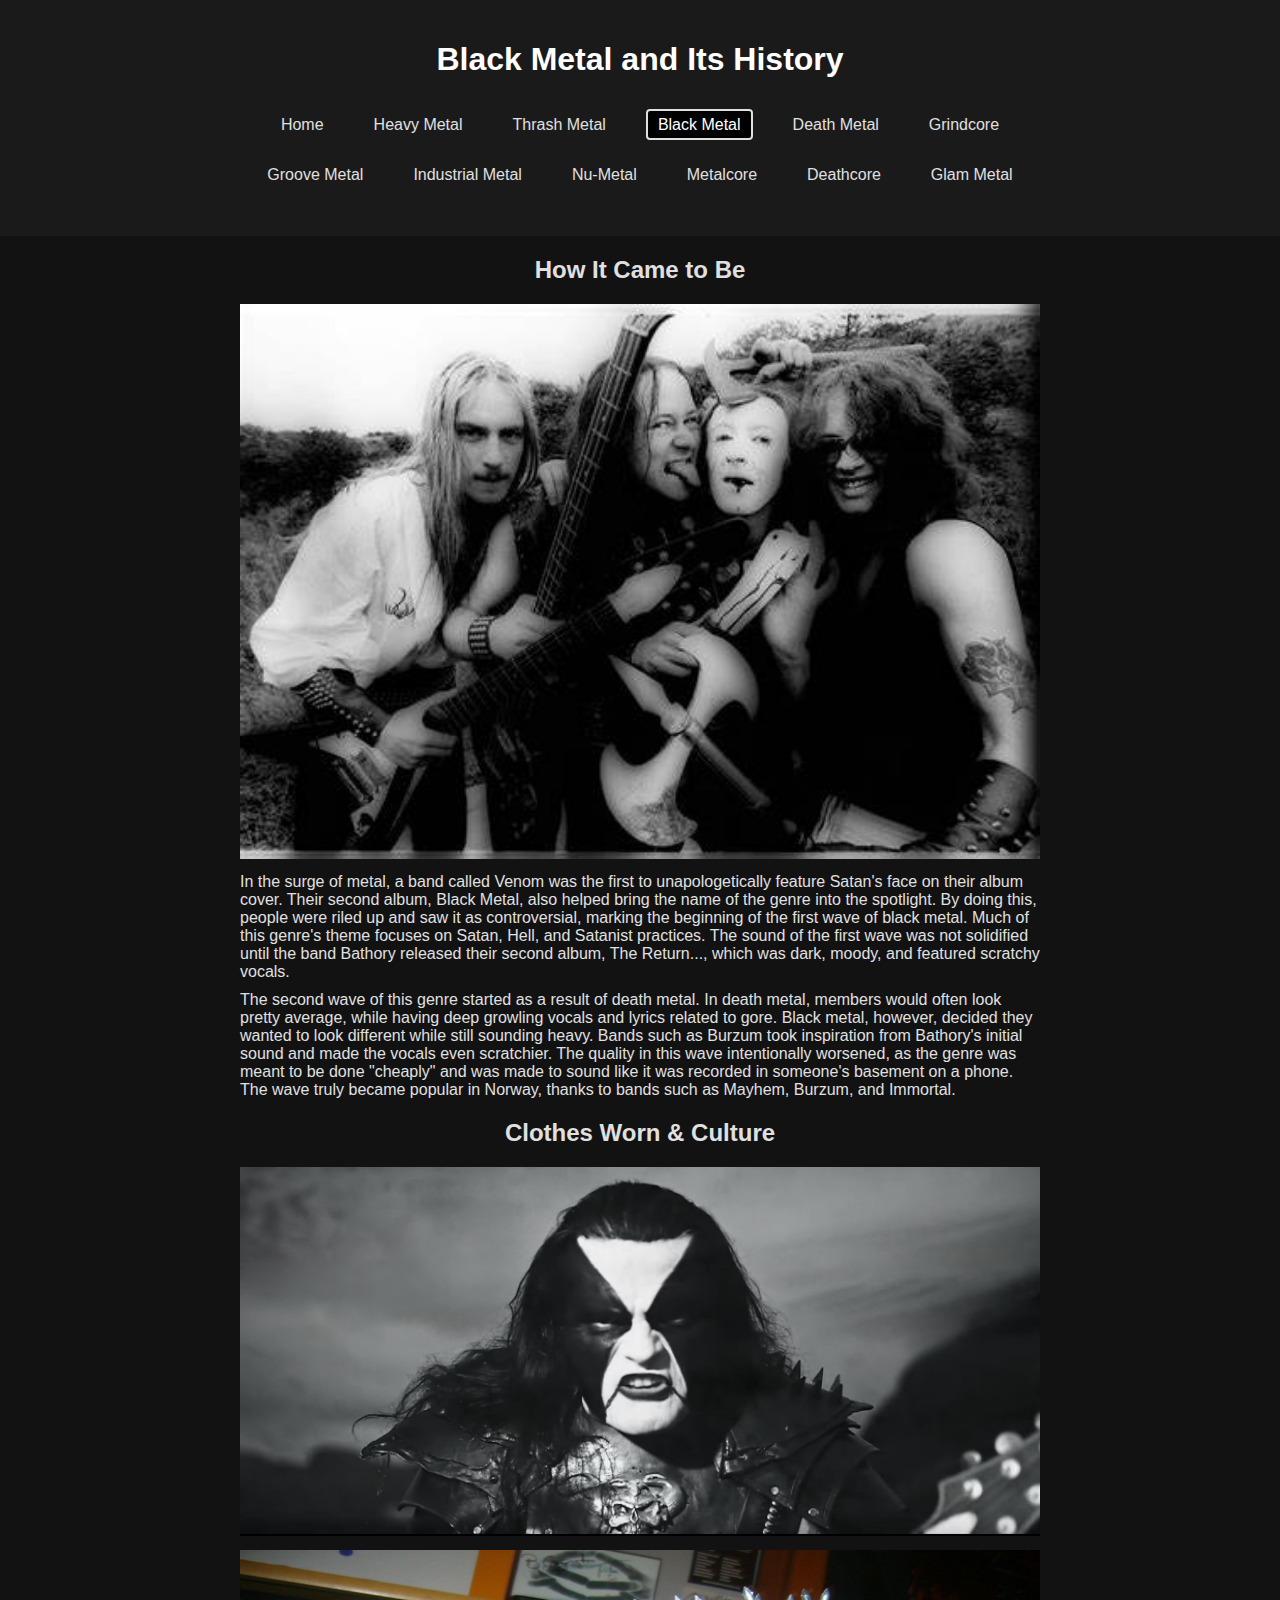
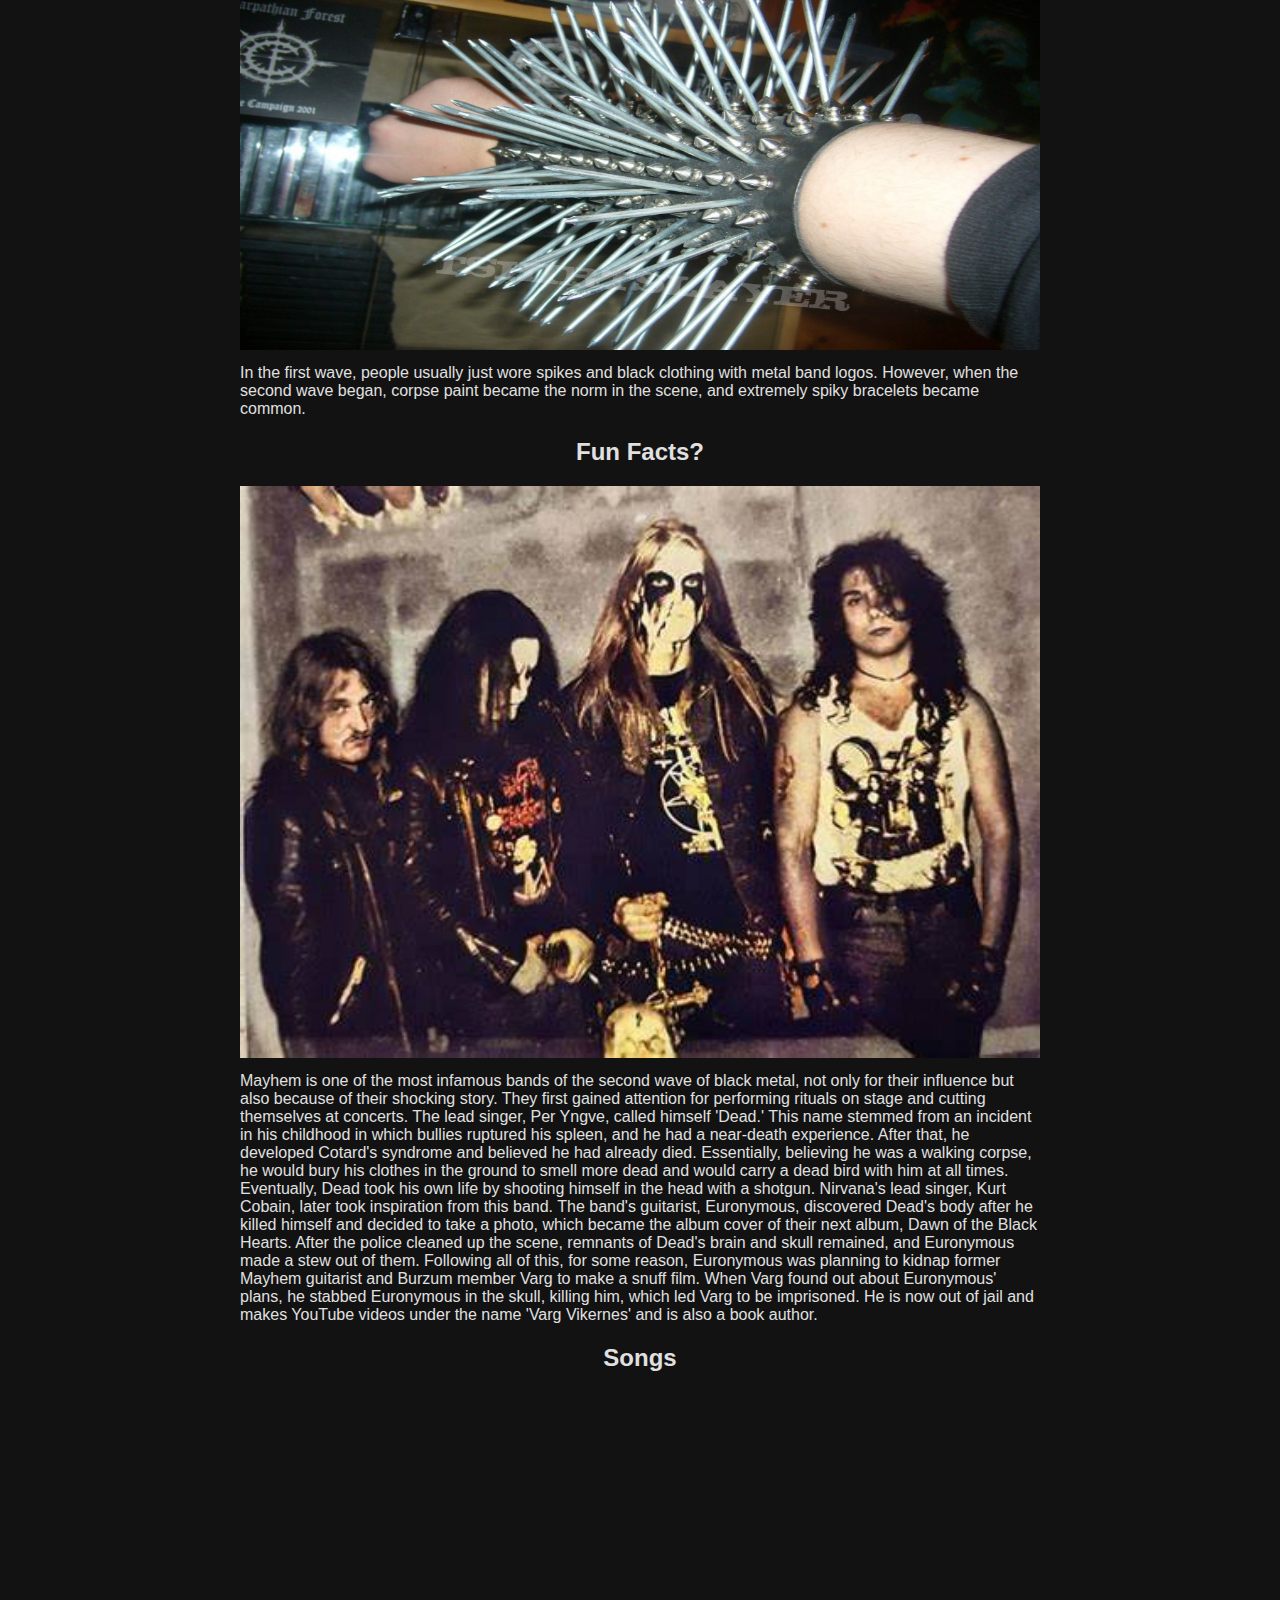
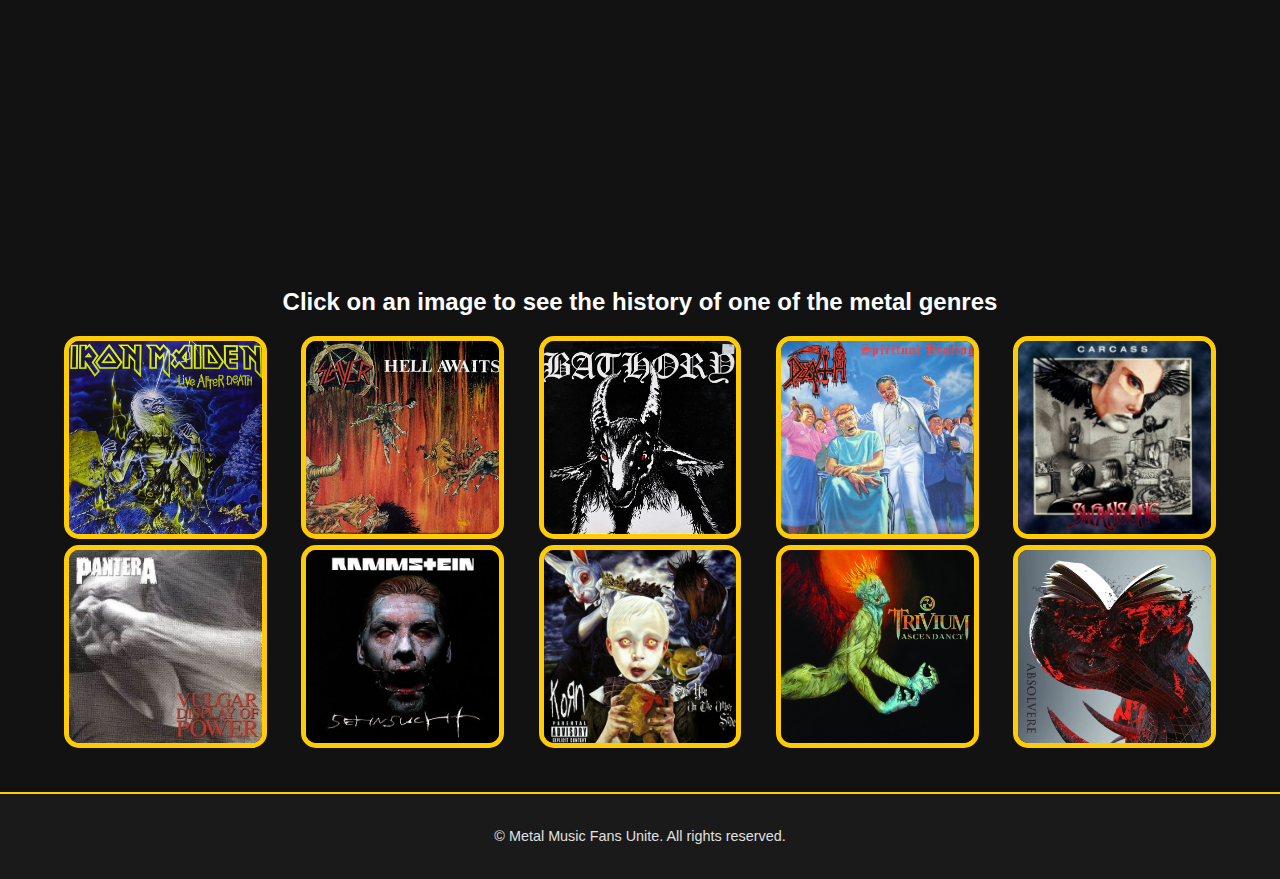
==== commit 23afa496: "Add files via upload" ====
--- a/black_metal.html
+++ b/black_metal.html
@@ -108,4 +108,7 @@
         </a>
     </main>
 </body>
+<footer class="site-footer">
+    <p>&copy; <span id="current-year"></span> Metal Music Fans Unite. All rights reserved.</p>
+</footer>
 </html>--- a/css/style.css
+++ b/css/style.css
@@ -305,8 +305,18 @@
     }
   }
 
-  
-
-  
-
-
+.site-footer {
+    background-color: #1a1a1a; /* Matches your header's dark gray color */
+    color: #e0e0e0; /* Light text color for readability */
+    text-align: center;
+    padding: 20px;
+    margin-top: 50px;
+    font-size: 0.9em;
+    border-top: 2px solid #ffcb05; /* Optional yellow border for styling */
+}
+
+  
+
+  
+
+
